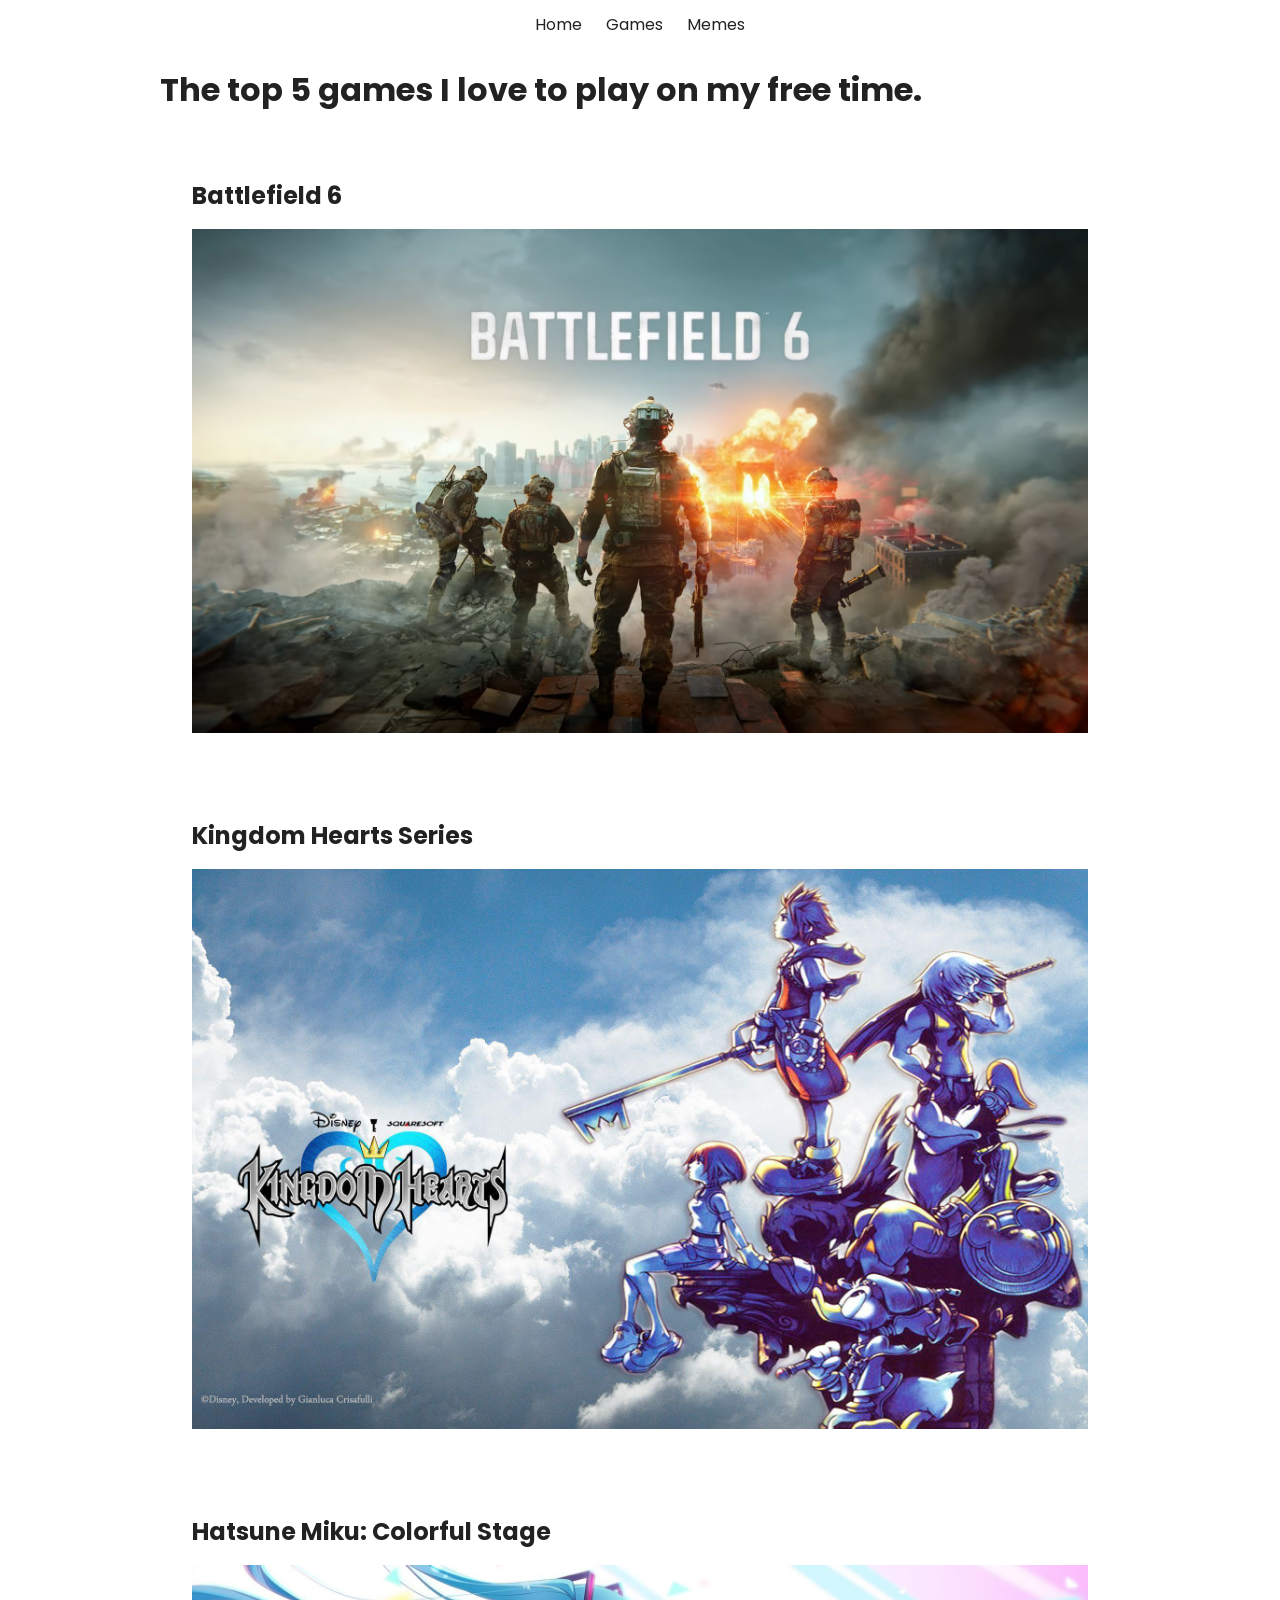
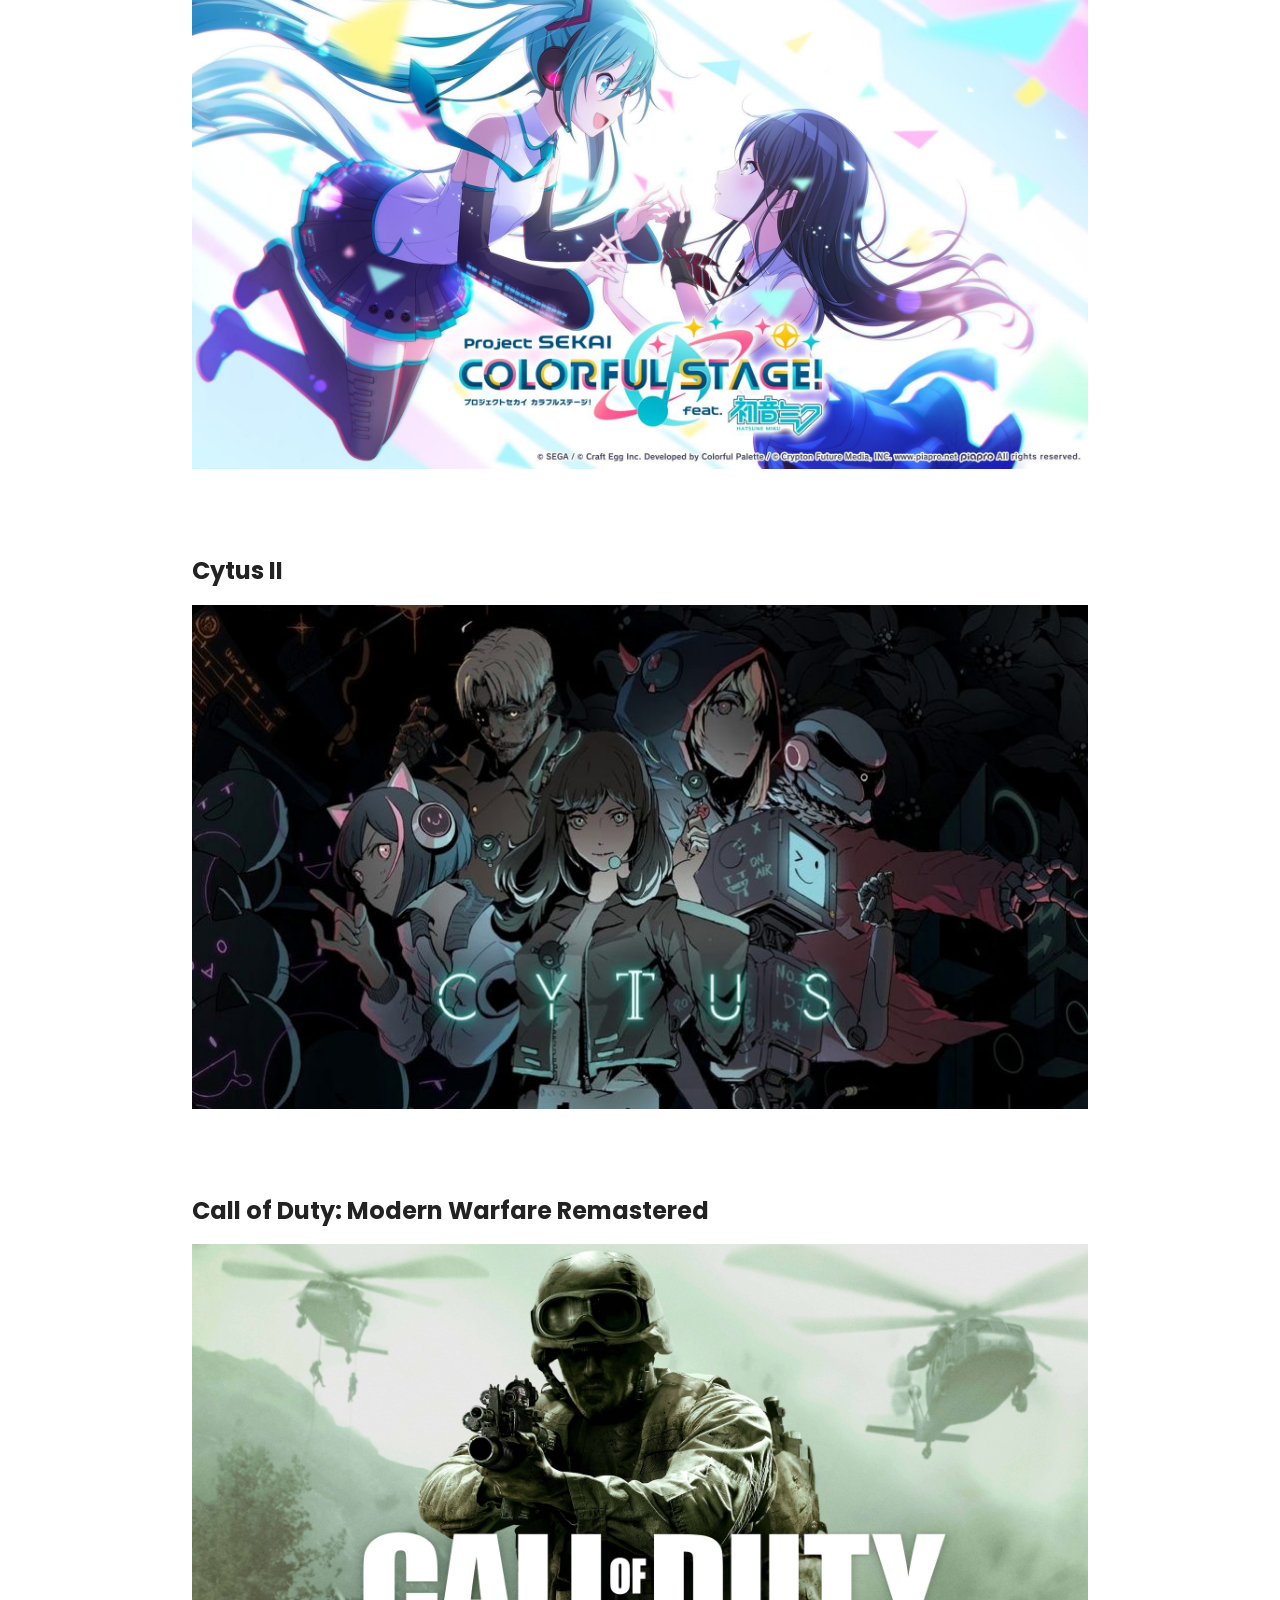
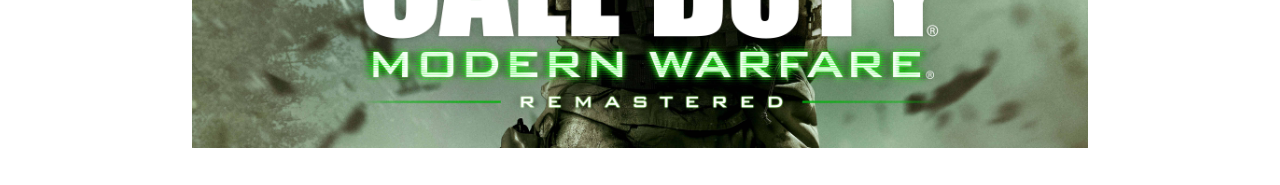
==== games.html @ 8d365bb4 "Added the proper div classification to HTML" ====
<!DOCTYPE html>
<html lang="en">

<head>
  <meta charset="utf-8">
  <title>ITMD 361 Project 2</title>
  <link rel="stylesheet" href="cssReset/normalize.css">
  <link href="https://fonts.googleapis.com/css2?family=Poppins:wght@400;700&display=swap" rel="stylesheet">
  <link rel="stylesheet" href="css/style.css">
</head>

<body>
  <header>
    <nav>
	  <ul>
	    <li><a href="index.html">Home</a></li>
		<li><a href="games.html">Games</a></li>
		<li><a href="memes.html">Memes</a></li>
	  </ul>
    </nav>
  </header>
  <!-- Switch from list to headings (cascading error) -->
  <div class="content-wrapper">
    <h1>The top 5 games I love to play on my free time.</h1>
    <section> 
      <h2>Battlefield 6</h2>
      <img src="media/bfsix.jpg" alt="Battlefield 6 logo set in New York">
    </section>
    <section>
      <h2>Kingdom Hearts Series</h2>
      <img src="media/kh.jpg" alt="Kingdom Hearts logo with the main cast">
    </section>
    <section>
      <h2>Hatsune Miku: Colorful Stage</h2>
      <img src="media/miku.jpg" alt="Hatsune Miku: Colorful Stage title card">
    </section>
    <section>
    <h2>Cytus II</h2>
      <img src="media/cytusTwo.jpg" alt="Cytus II title card with main characters">
    </section>
    <section>
    <h2>Call of Duty: Modern Warfare Remastered</h2>
      <img src="media/cod.jpg" alt="Call of Duty Modern Warfare Remastered title card">
    </section>
  </div>
</body>

</html>
---- css/style.css ----
/* Shared styling  */
html, body {
  height: 100%;
  font-family: 'Poppins', Arial, sans-serif;
  margin: 0;
  color: #222;
}
header nav ul {
  list-style: none;
  display: flex;
  justify-content: center;
  gap: 1.5rem;
  padding: 1rem 0;
  margin: 0;
}
a {
  text-decoration: none;
  color: #222;
}
img, video{
  max-width: 100%;
  height: auto;
}
main, section {
  padding: 2rem;
}
.content-wrapper {
  max-width: 60rem;
  margin: 0 auto;
  padding: 0 2rem;
}
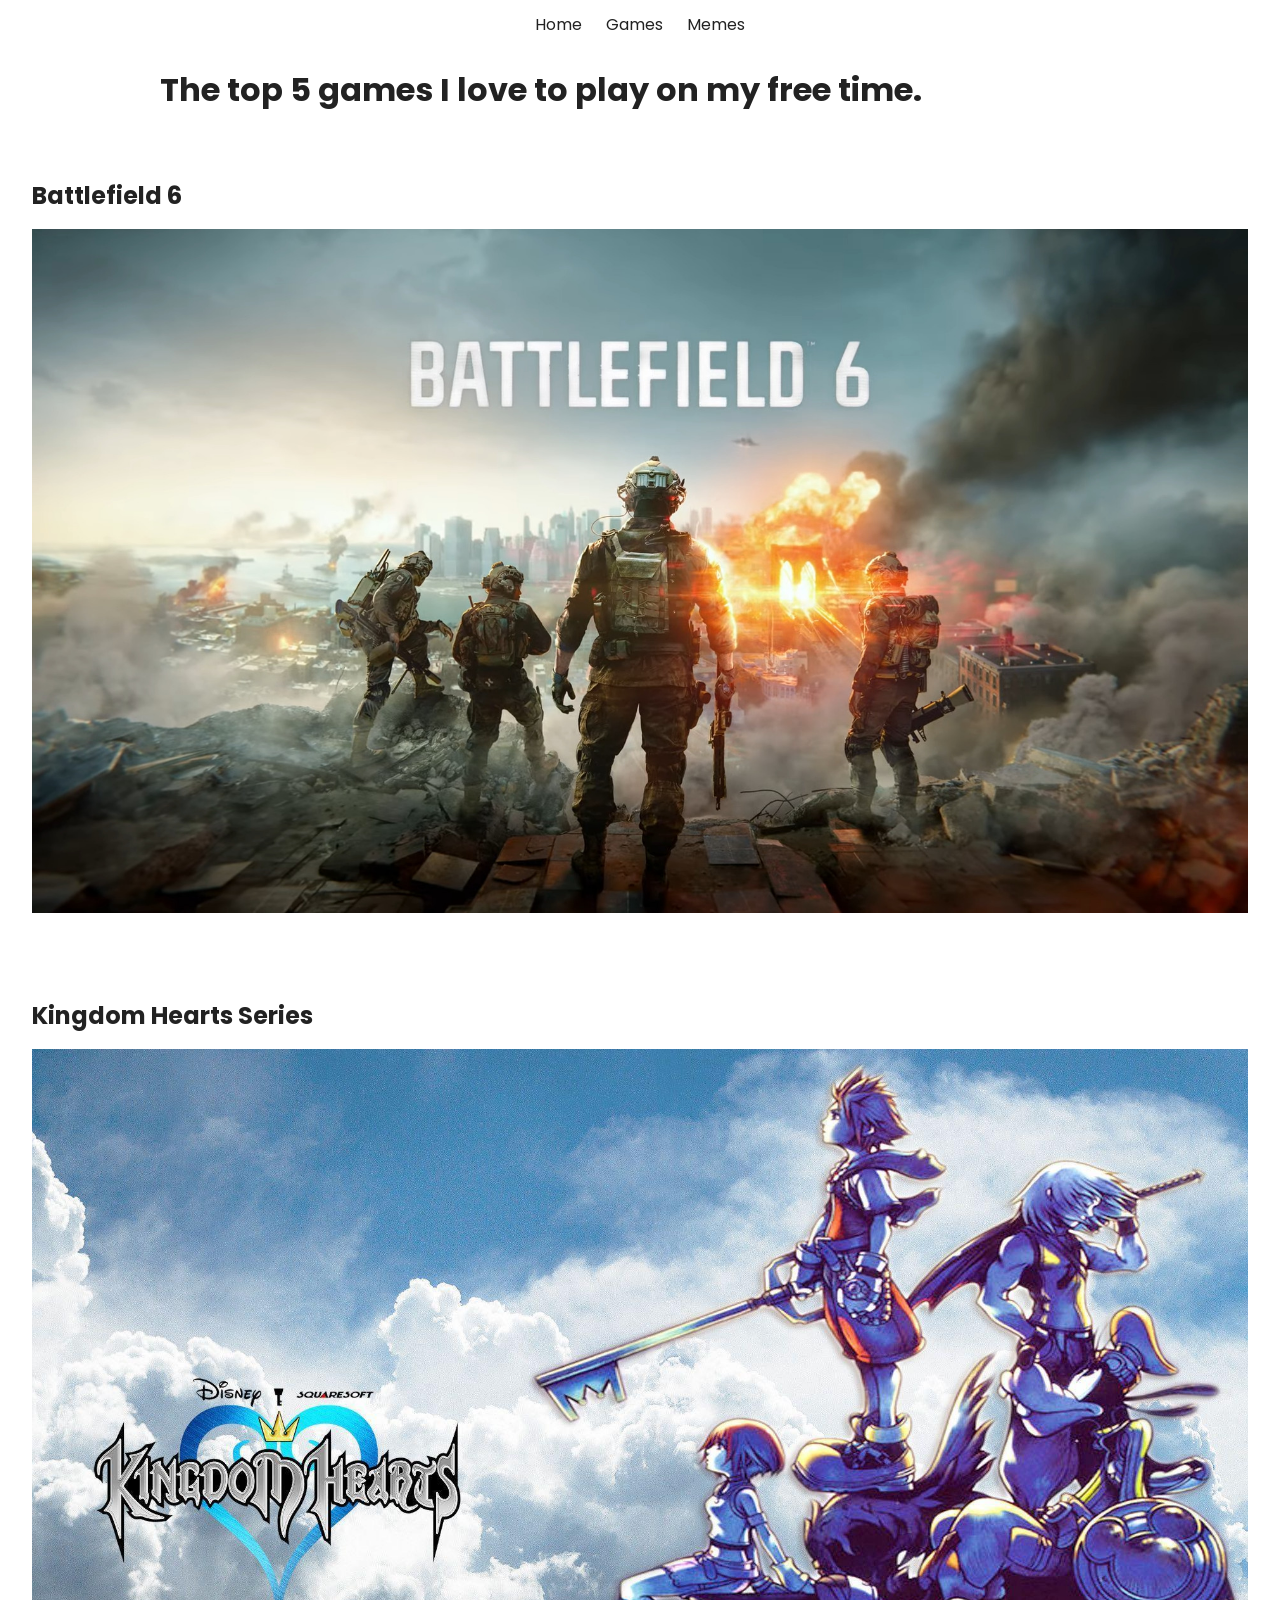
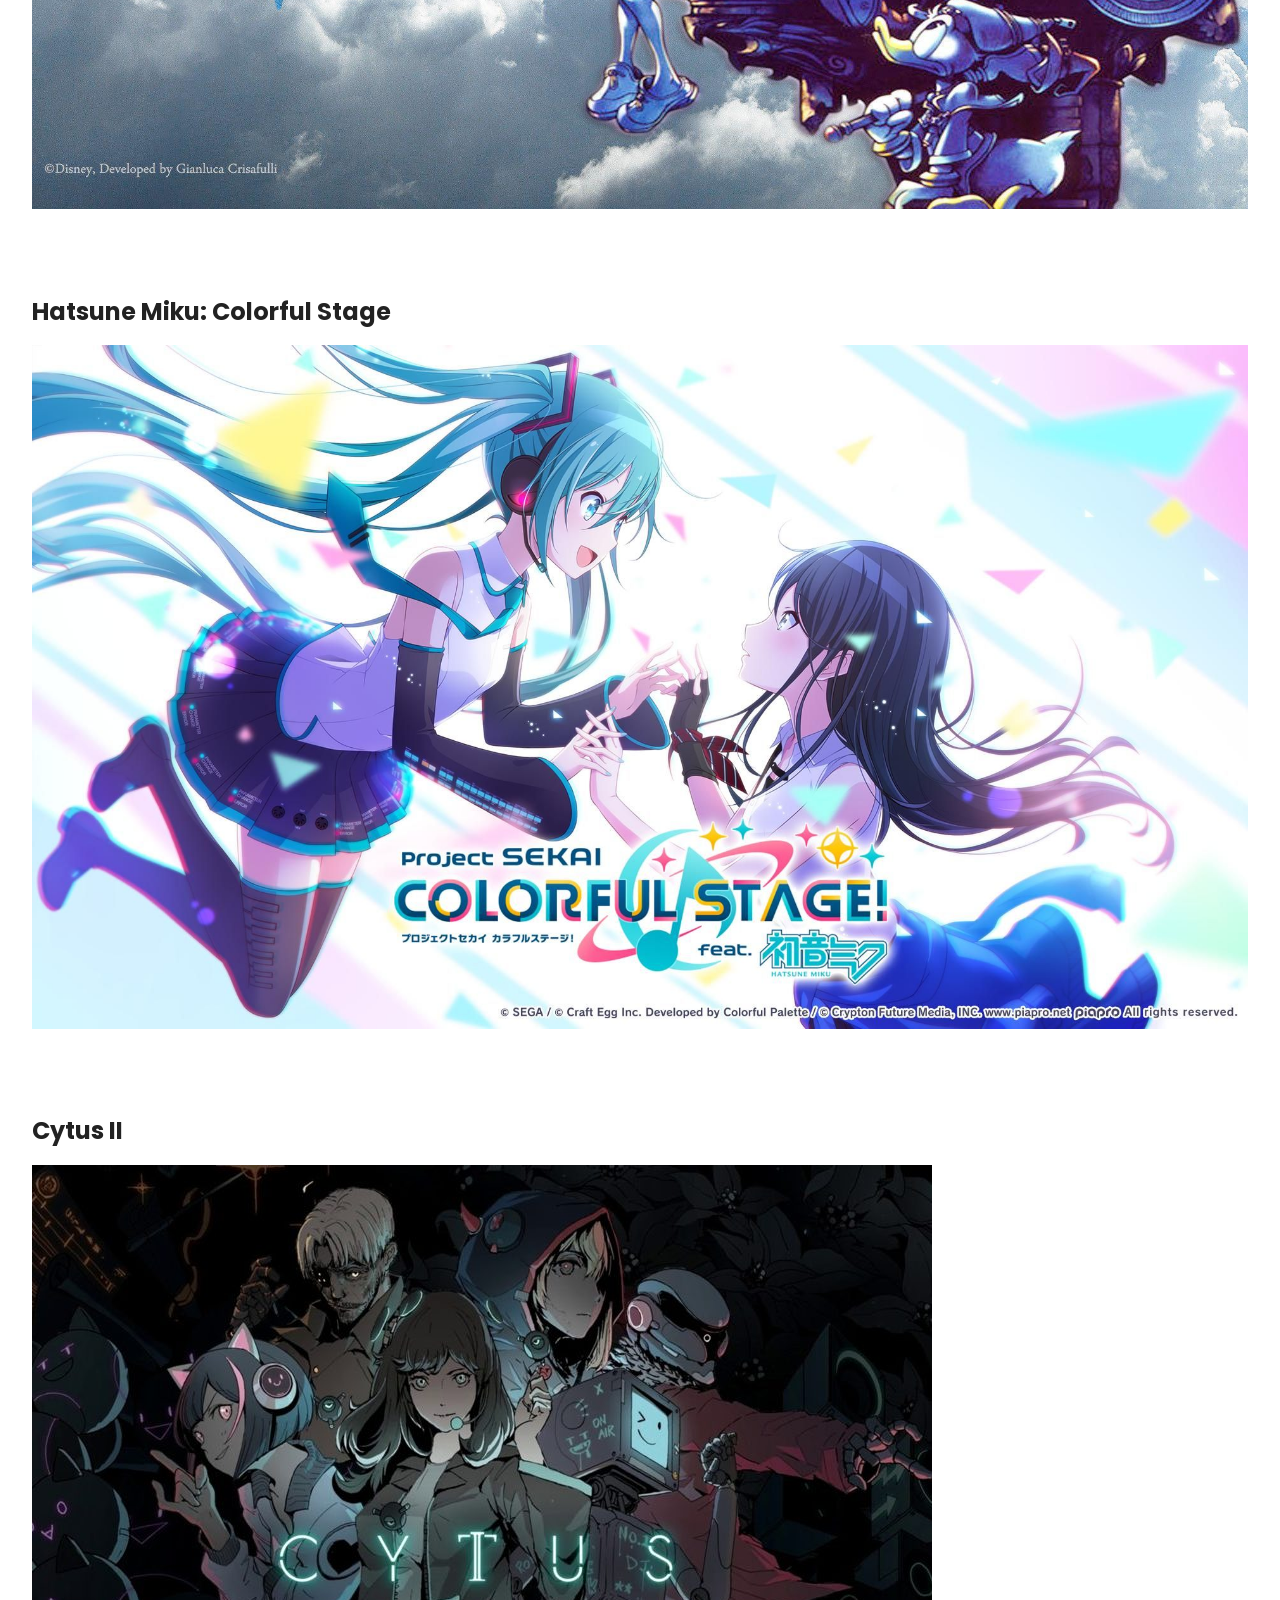
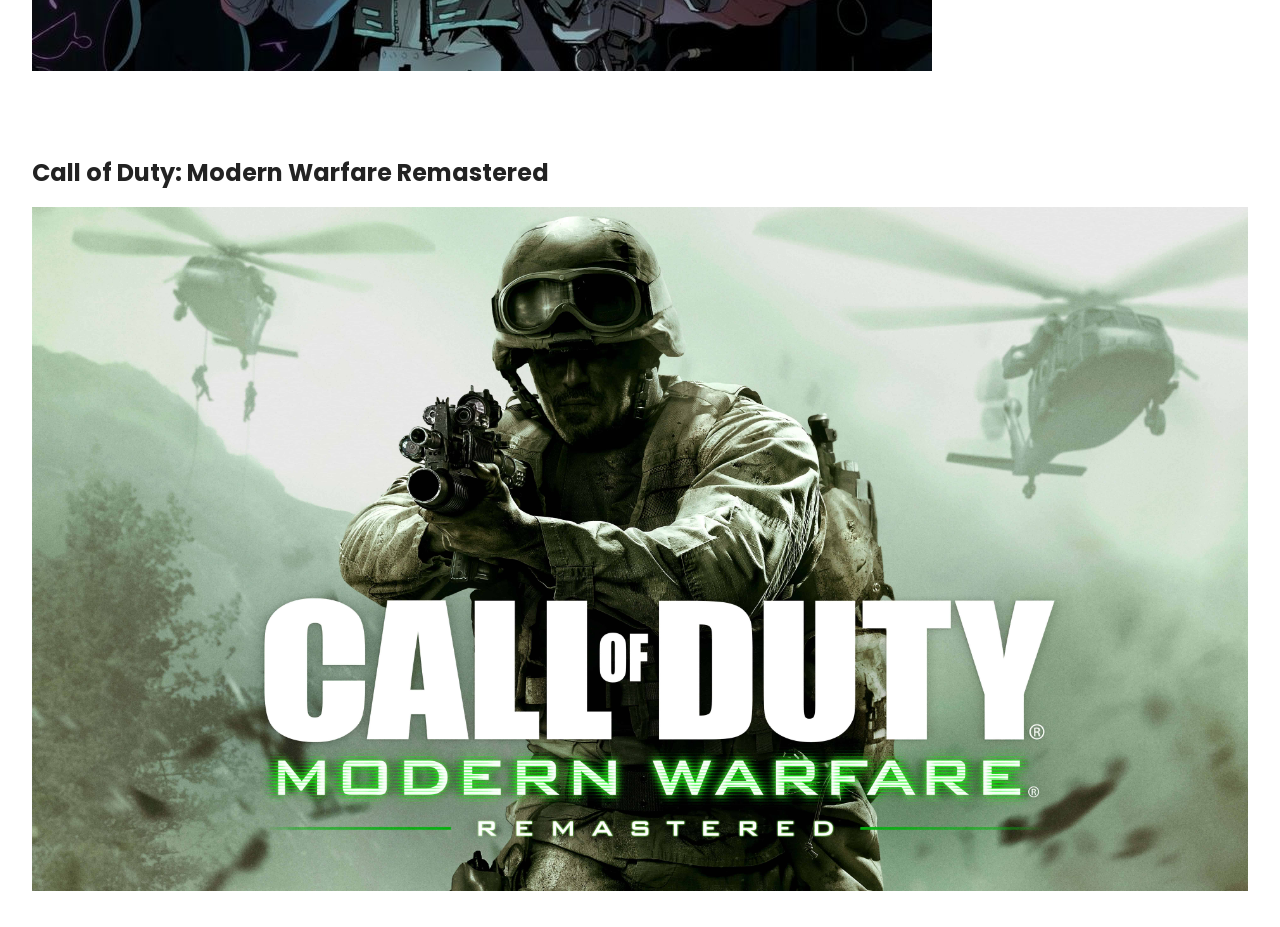
==== commit 6dbe1d92: "Switched back to intro-section with some new sizes" ====
--- a/games.html
+++ b/games.html
@@ -20,29 +20,29 @@
     </nav>
   </header>
   <!-- Switch from list to headings (cascading error) -->
-  <div class="content-wrapper">
+  <div class="intro-section">
     <h1>The top 5 games I love to play on my free time.</h1>
-    <section> 
-      <h2>Battlefield 6</h2>
-      <img src="media/bfsix.jpg" alt="Battlefield 6 logo set in New York">
-    </section>
-    <section>
-      <h2>Kingdom Hearts Series</h2>
-      <img src="media/kh.jpg" alt="Kingdom Hearts logo with the main cast">
-    </section>
-    <section>
-      <h2>Hatsune Miku: Colorful Stage</h2>
-      <img src="media/miku.jpg" alt="Hatsune Miku: Colorful Stage title card">
-    </section>
-    <section>
-    <h2>Cytus II</h2>
-      <img src="media/cytusTwo.jpg" alt="Cytus II title card with main characters">
-    </section>
-    <section>
-    <h2>Call of Duty: Modern Warfare Remastered</h2>
-      <img src="media/cod.jpg" alt="Call of Duty Modern Warfare Remastered title card">
-    </section>
   </div>
+  <section> 
+    <h2>Battlefield 6</h2>
+    <img src="media/bfsix.jpg" alt="Battlefield 6 logo set in New York">
+  </section>
+  <section>
+    <h2>Kingdom Hearts Series</h2>
+    <img src="media/kh.jpg" alt="Kingdom Hearts logo with the main cast">
+  </section>
+  <section>
+    <h2>Hatsune Miku: Colorful Stage</h2>
+    <img src="media/miku.jpg" alt="Hatsune Miku: Colorful Stage title card">
+  </section>
+  <section>
+  <h2>Cytus II</h2>
+    <img src="media/cytusTwo.jpg" alt="Cytus II title card with main characters">
+  </section>
+  <section>
+  <h2>Call of Duty: Modern Warfare Remastered</h2>
+    <img src="media/cod.jpg" alt="Call of Duty Modern Warfare Remastered title card">
+  </section>
 </body>
 
 </html>
--- a/css/style.css
+++ b/css/style.css
@@ -24,7 +24,7 @@
 main, section {
   padding: 2rem;
 }
-.content-wrapper {
+.intro-section {
   max-width: 60rem;
   margin: 0 auto;
   padding: 0 2rem;
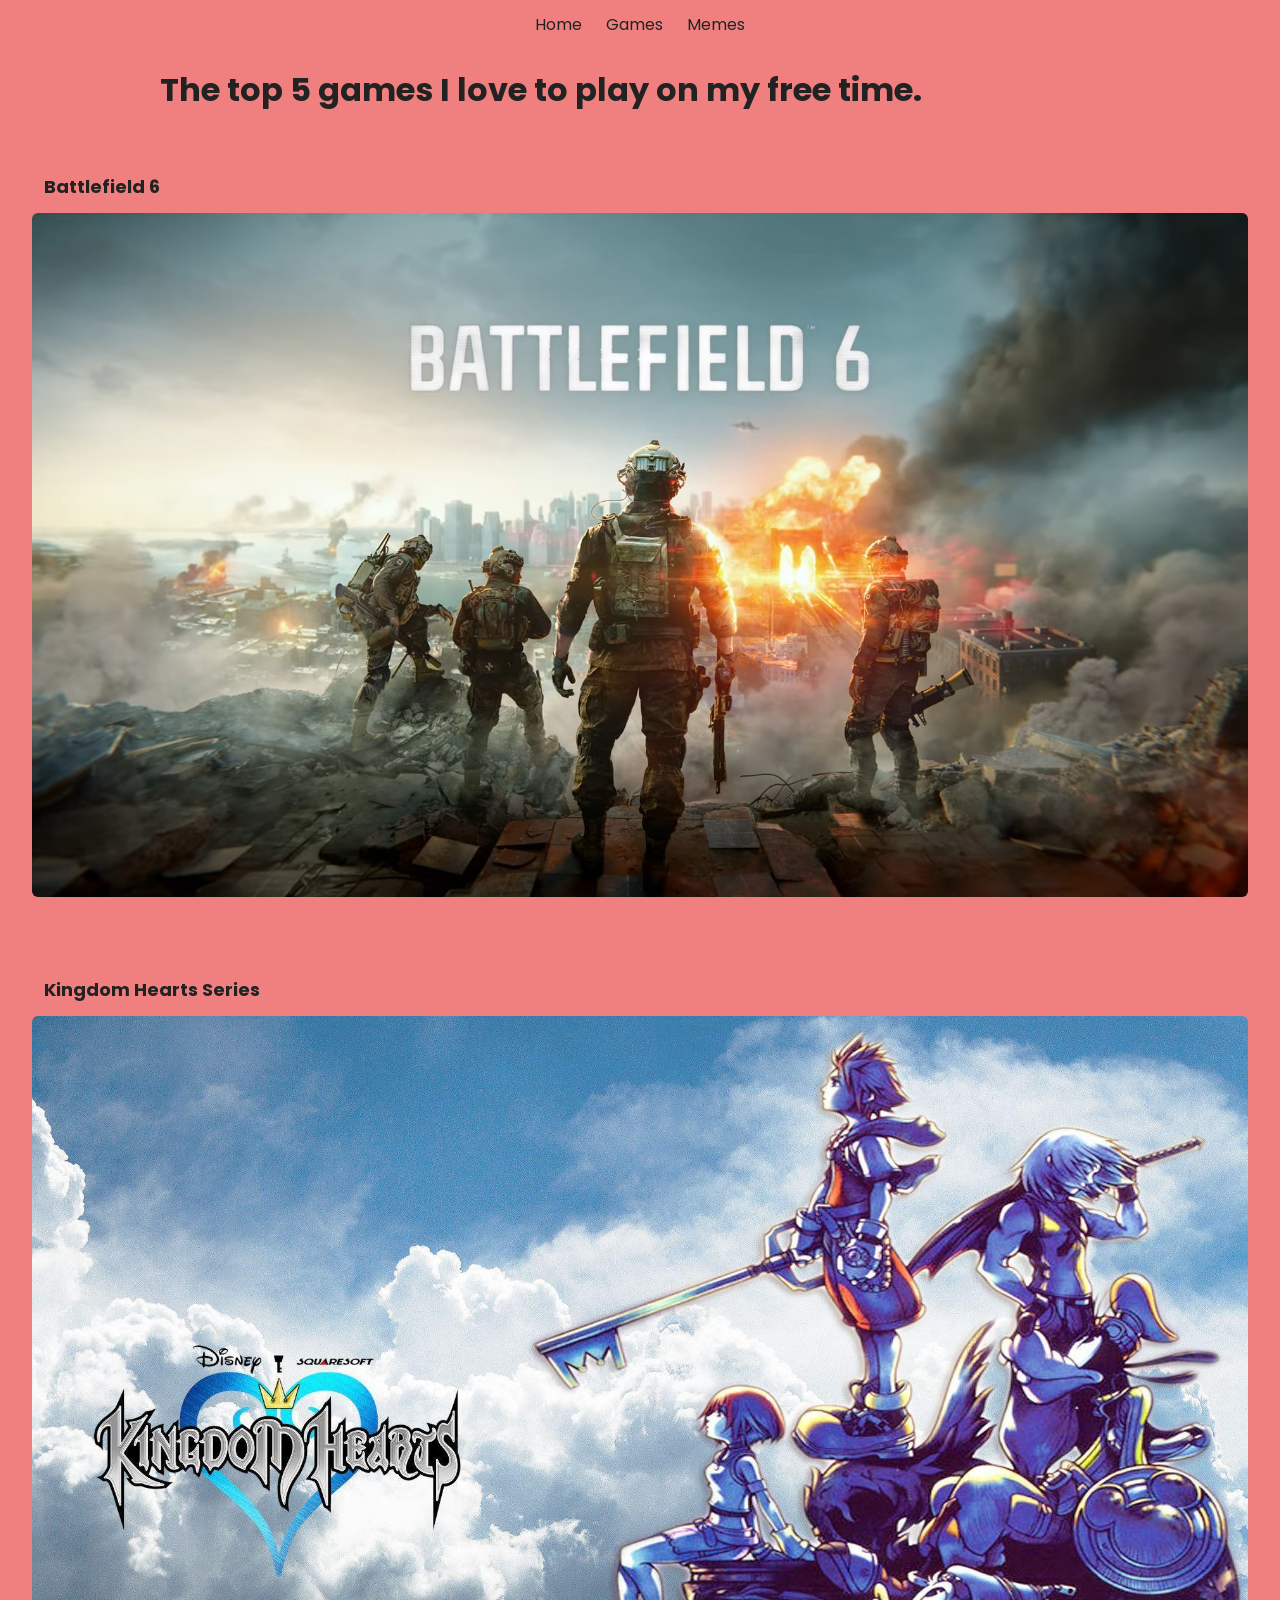
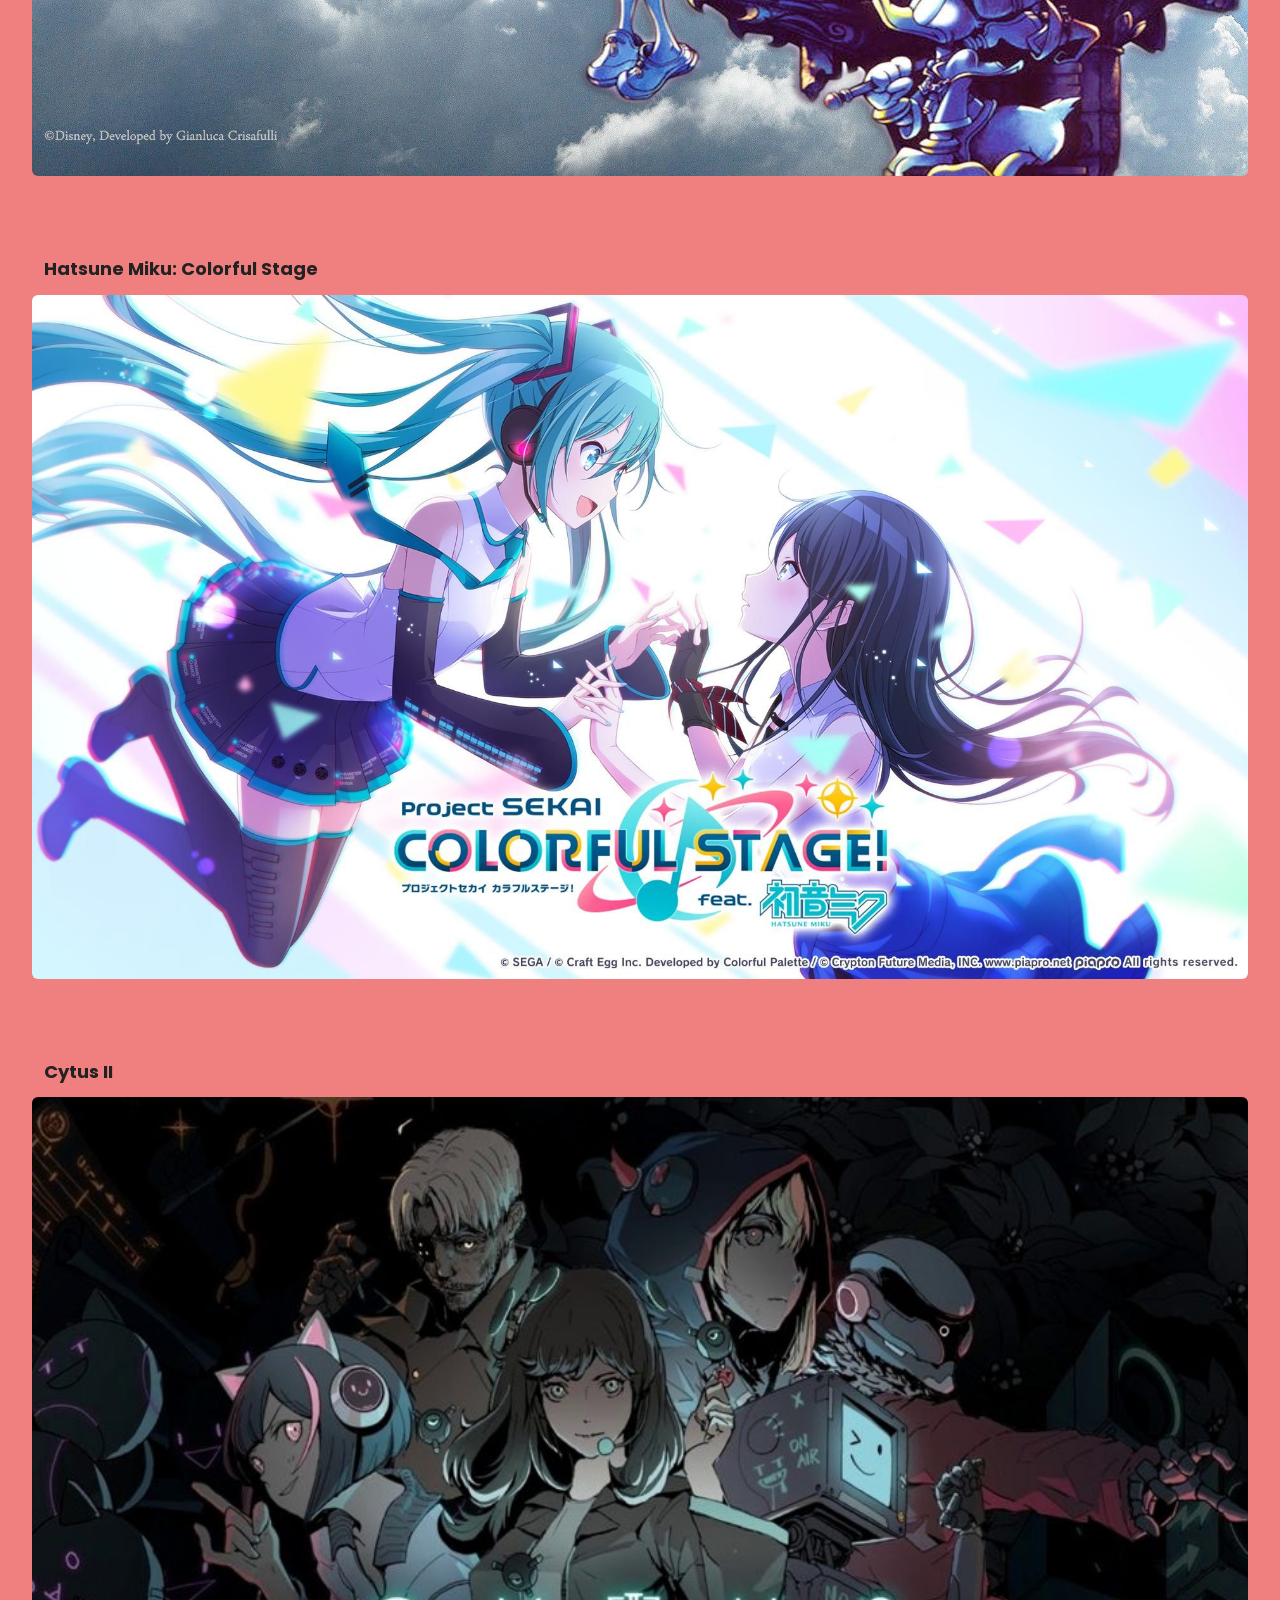
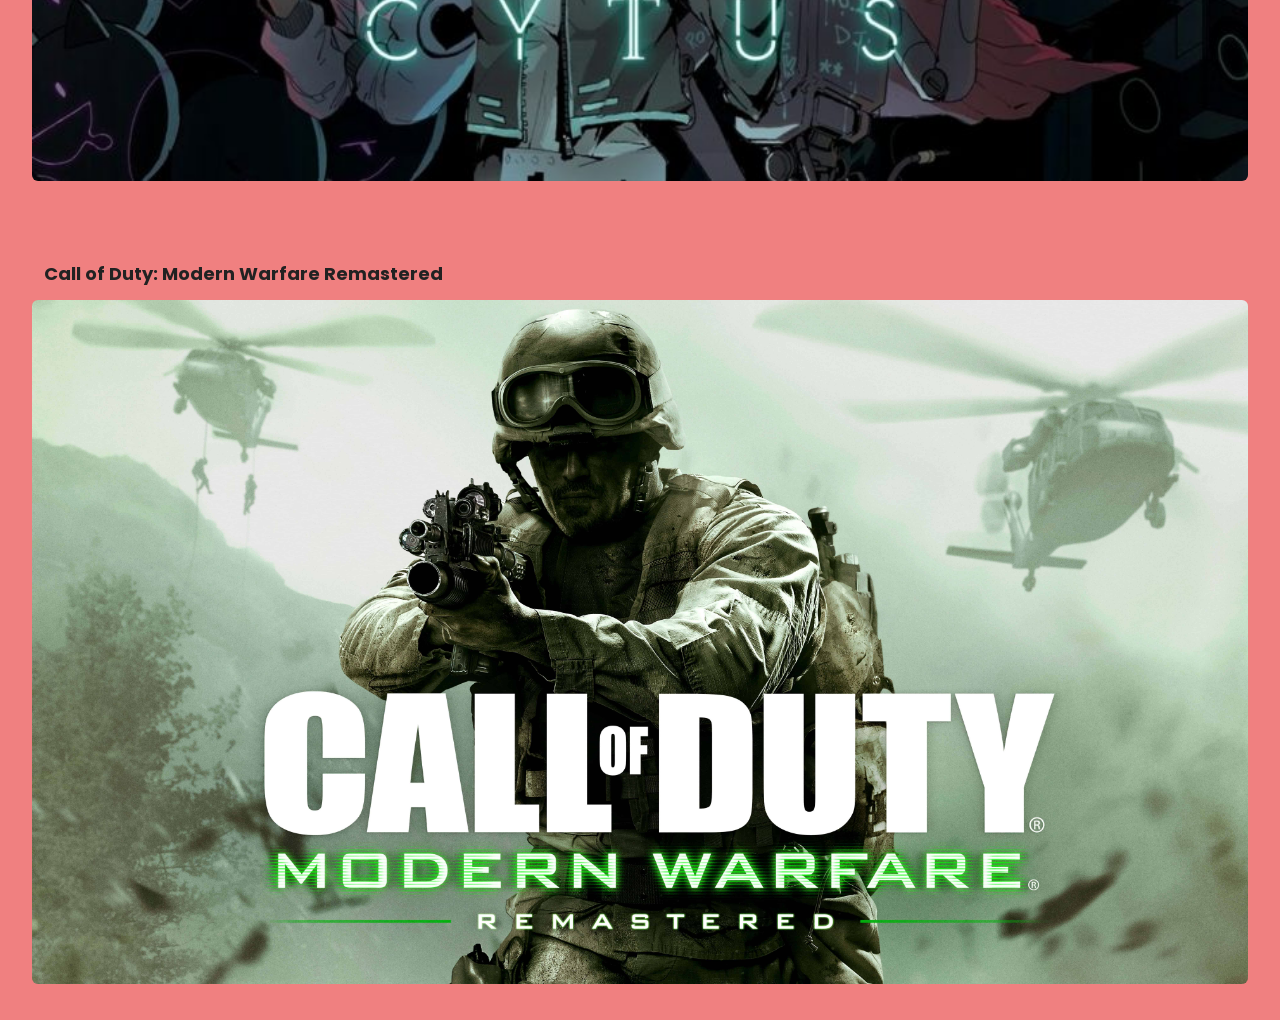
==== commit 668bff7e: "Fixed a CSS syntax error" ====
--- a/games.html
+++ b/games.html
@@ -9,7 +9,7 @@
   <link rel="stylesheet" href="css/style.css">
 </head>
 
-<body>
+<body class="games">
   <header>
     <nav>
 	  <ul>
--- a/css/style.css
+++ b/css/style.css
@@ -27,5 +27,47 @@
 .intro-section {
   max-width: 60rem;
   margin: 0 auto;
-  padding: 0 2rem;
+  padding: 0 0.5rem;
 }
+
+/* Games page */
+.games {
+  background-color: #F08080;
+}
+.games section img {
+  width: 100%;
+  height: auto;
+  border-radius: 0.375rem;
+}
+.games section h2 {
+  position: relative;
+  font-size: 1.125rem;
+  padding-left: 0.75rem;
+}
+
+/* body.index {
+  background-color: #31aaea;
+}
+body.index section ul {
+  column-count: 2;
+  column-gap: 1.5rem;
+  font-size: 1rem;
+  line-height: 1.5;
+}
+
+@keyframes colors {
+  0% { background-color: red; }
+  20% { background-color: orange; }
+  40% { background-color: yellow; }
+  60% { background-color: green; }
+  80% { background-color: blue; }
+  100% { background-color: purple; }
+}
+@keyframes gameColors {
+  0% { background-color: red; }
+  20% { background-color: orange; }
+  40% { background-color: yellow; }
+  60% { background-color: green; }
+  80% { background-color: blue; }
+  100% { background-color: purple; } */
+}
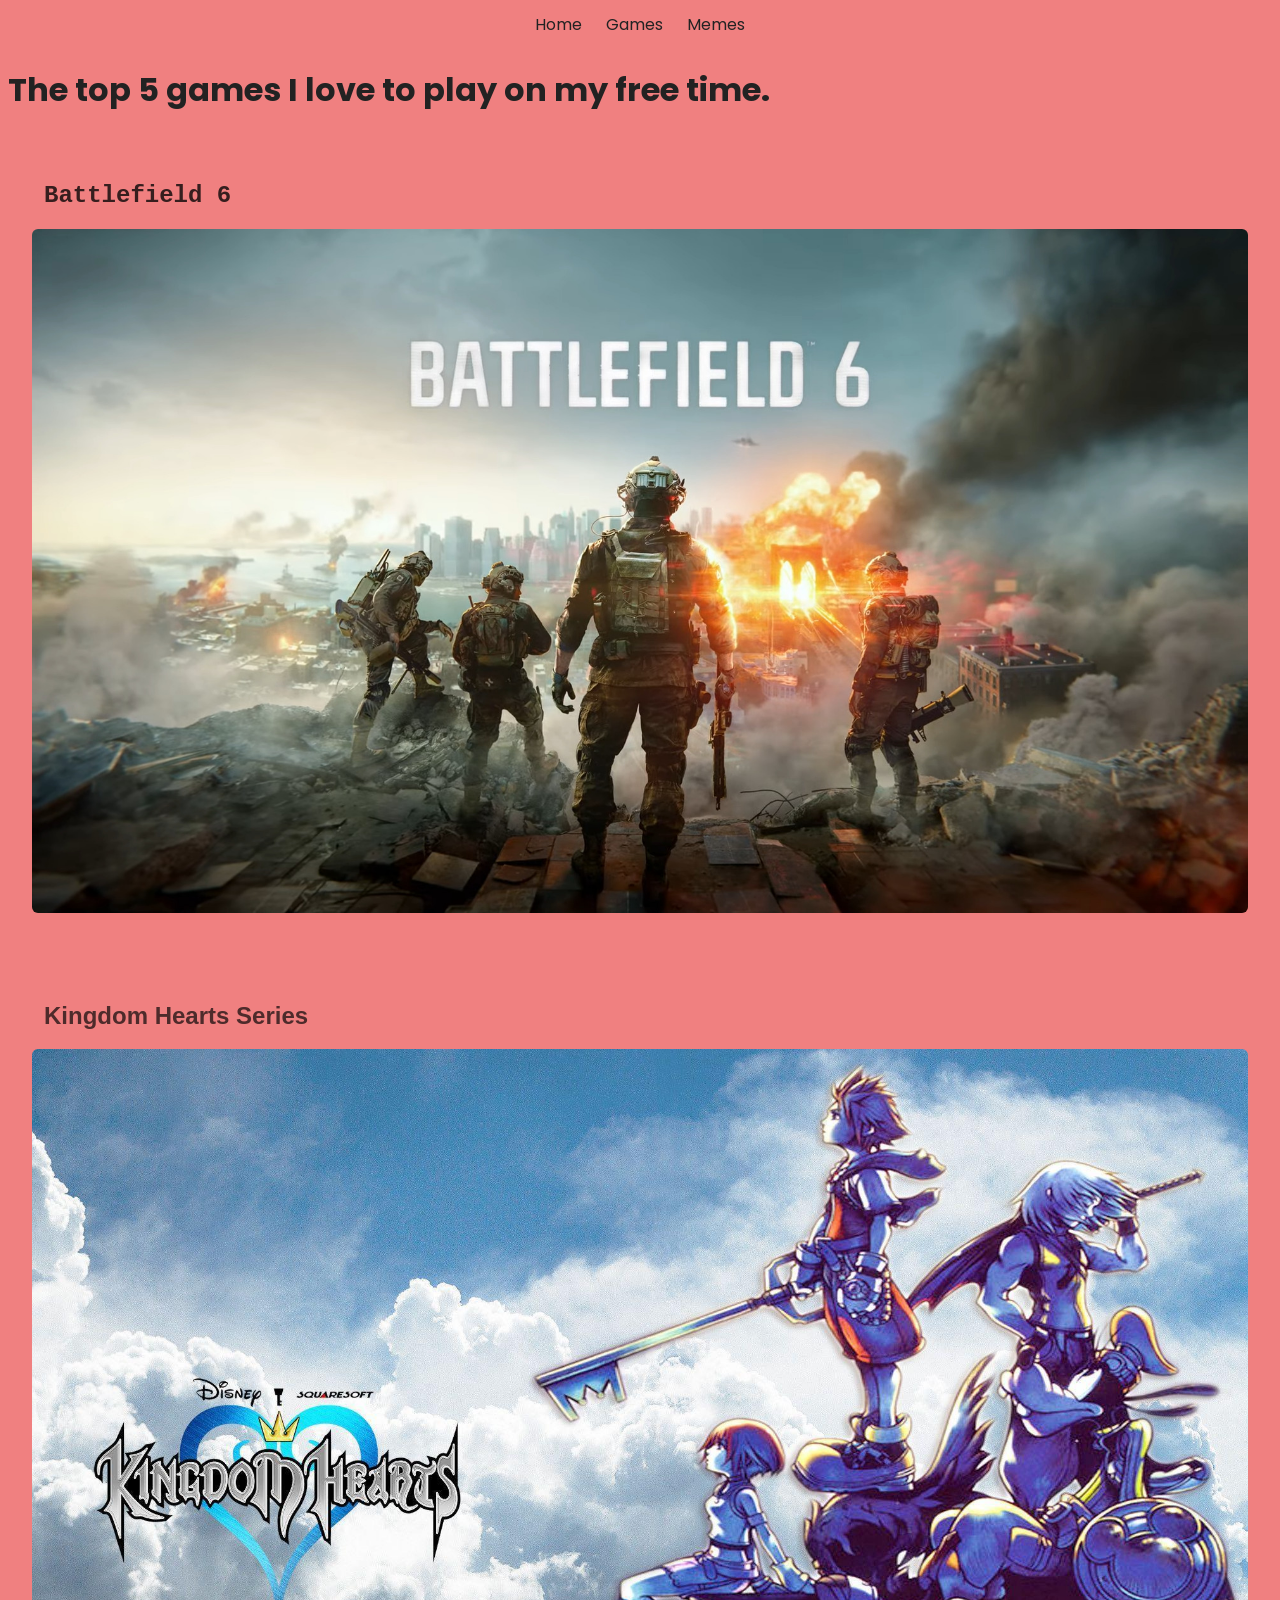
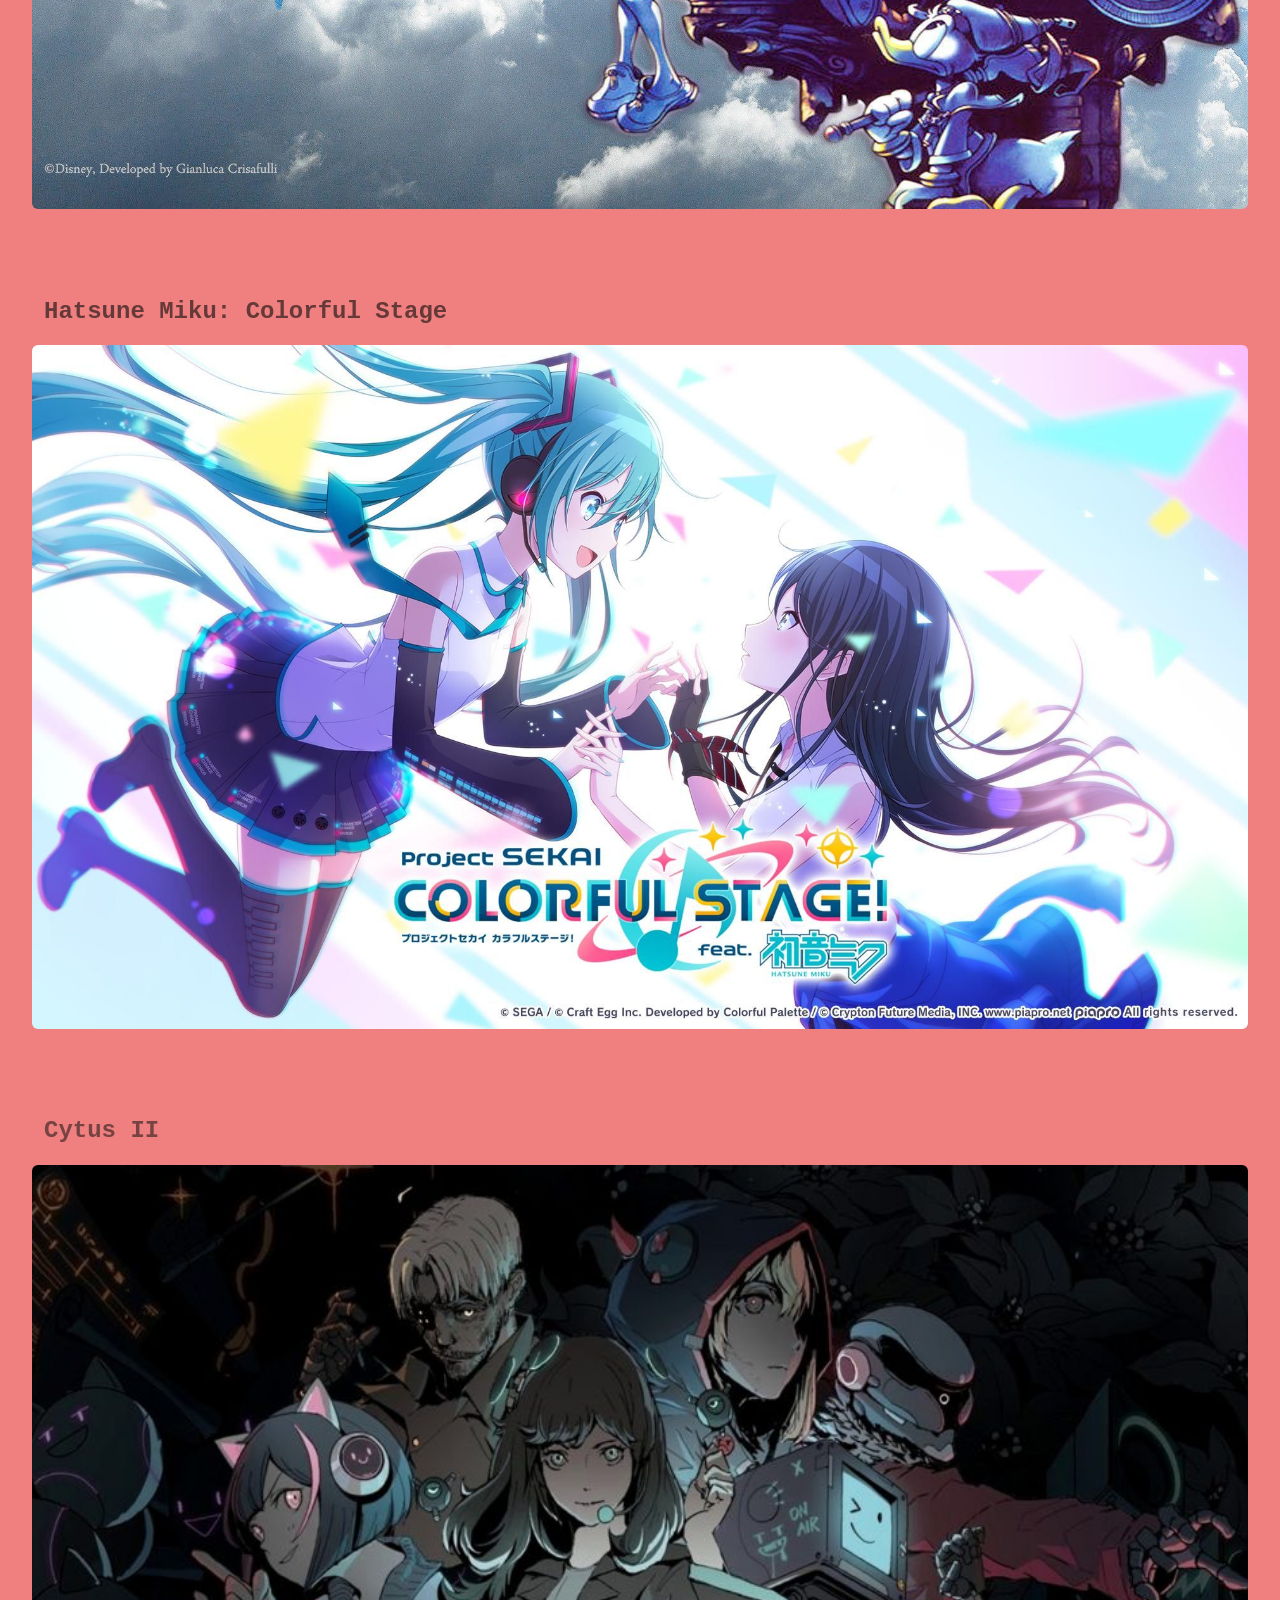
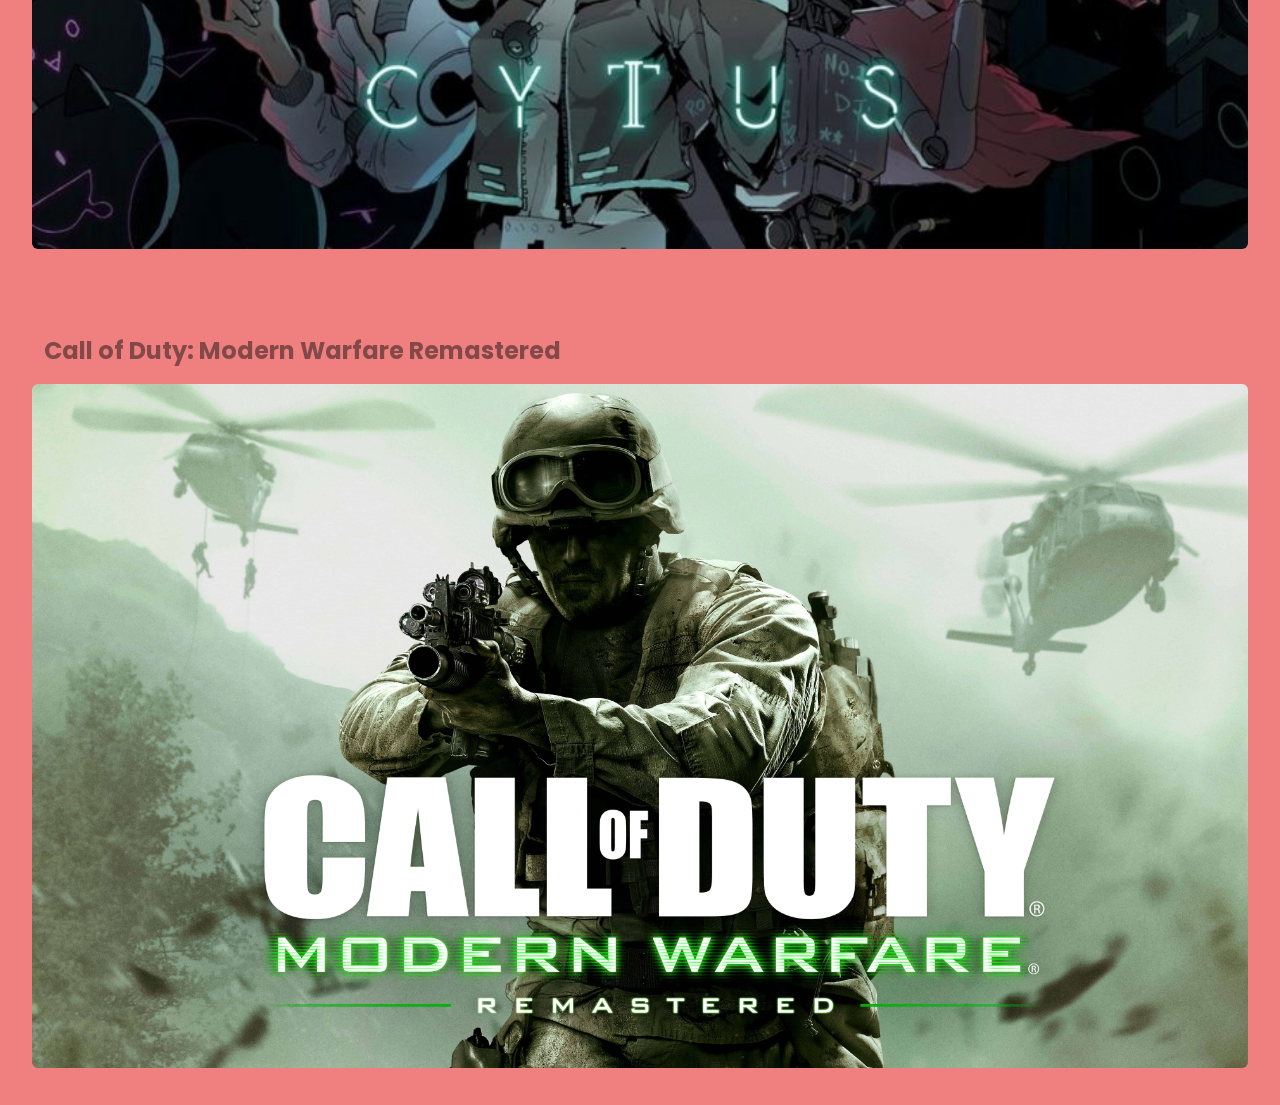
==== commit 26ee4e87: "Completed styling for the games page" ====
--- a/games.html
+++ b/games.html
@@ -24,23 +24,23 @@
     <h1>The top 5 games I love to play on my free time.</h1>
   </div>
   <section> 
-    <h2>Battlefield 6</h2>
+    <h2 id="bfsix">Battlefield 6</h2>
     <img src="media/bfsix.jpg" alt="Battlefield 6 logo set in New York">
   </section>
   <section>
-    <h2>Kingdom Hearts Series</h2>
+    <h2 id="kh">Kingdom Hearts Series</h2>
     <img src="media/kh.jpg" alt="Kingdom Hearts logo with the main cast">
   </section>
   <section>
-    <h2>Hatsune Miku: Colorful Stage</h2>
+    <h2 id="miku">Hatsune Miku: Colorful Stage</h2>
     <img src="media/miku.jpg" alt="Hatsune Miku: Colorful Stage title card">
   </section>
   <section>
-  <h2>Cytus II</h2>
+    <h2 id="cytus">Cytus II</h2>
     <img src="media/cytusTwo.jpg" alt="Cytus II title card with main characters">
   </section>
   <section>
-  <h2>Call of Duty: Modern Warfare Remastered</h2>
+  <h2 id="cod">Call of Duty: Modern Warfare Remastered</h2>
     <img src="media/cod.jpg" alt="Call of Duty Modern Warfare Remastered title card">
   </section>
 </body>
--- a/css/style.css
+++ b/css/style.css
@@ -25,12 +25,12 @@
   padding: 2rem;
 }
 .intro-section {
-  max-width: 60rem;
+  max-width: 90rem;
   margin: 0 auto;
   padding: 0 0.5rem;
 }
 
-/* Games page */
+/* Games page -------------------------------------------------------*/
 .games {
   background-color: #F08080;
 }
@@ -41,8 +41,27 @@
 }
 .games section h2 {
   position: relative;
-  font-size: 1.125rem;
+  font-size: 1.5rem;
   padding-left: 0.75rem;
+}
+#bfsix{
+  font-family:'Courier New', Courier, monospace;
+  color: #361e1e;
+}
+#kh{
+  font-family: 'Brush Script MT', cursive, sans-serif;
+  color: #4e2b2b;
+}
+#miku{
+  font-family: 'Monaco', monospace, sans-serif;
+  color: #663939;
+}
+#cytus{
+  font-family: 'Lucida Console', Monaco, monospace;
+  color: #774242;
+}
+#cod{
+  color: #834949;
 }
 
 /* body.index {
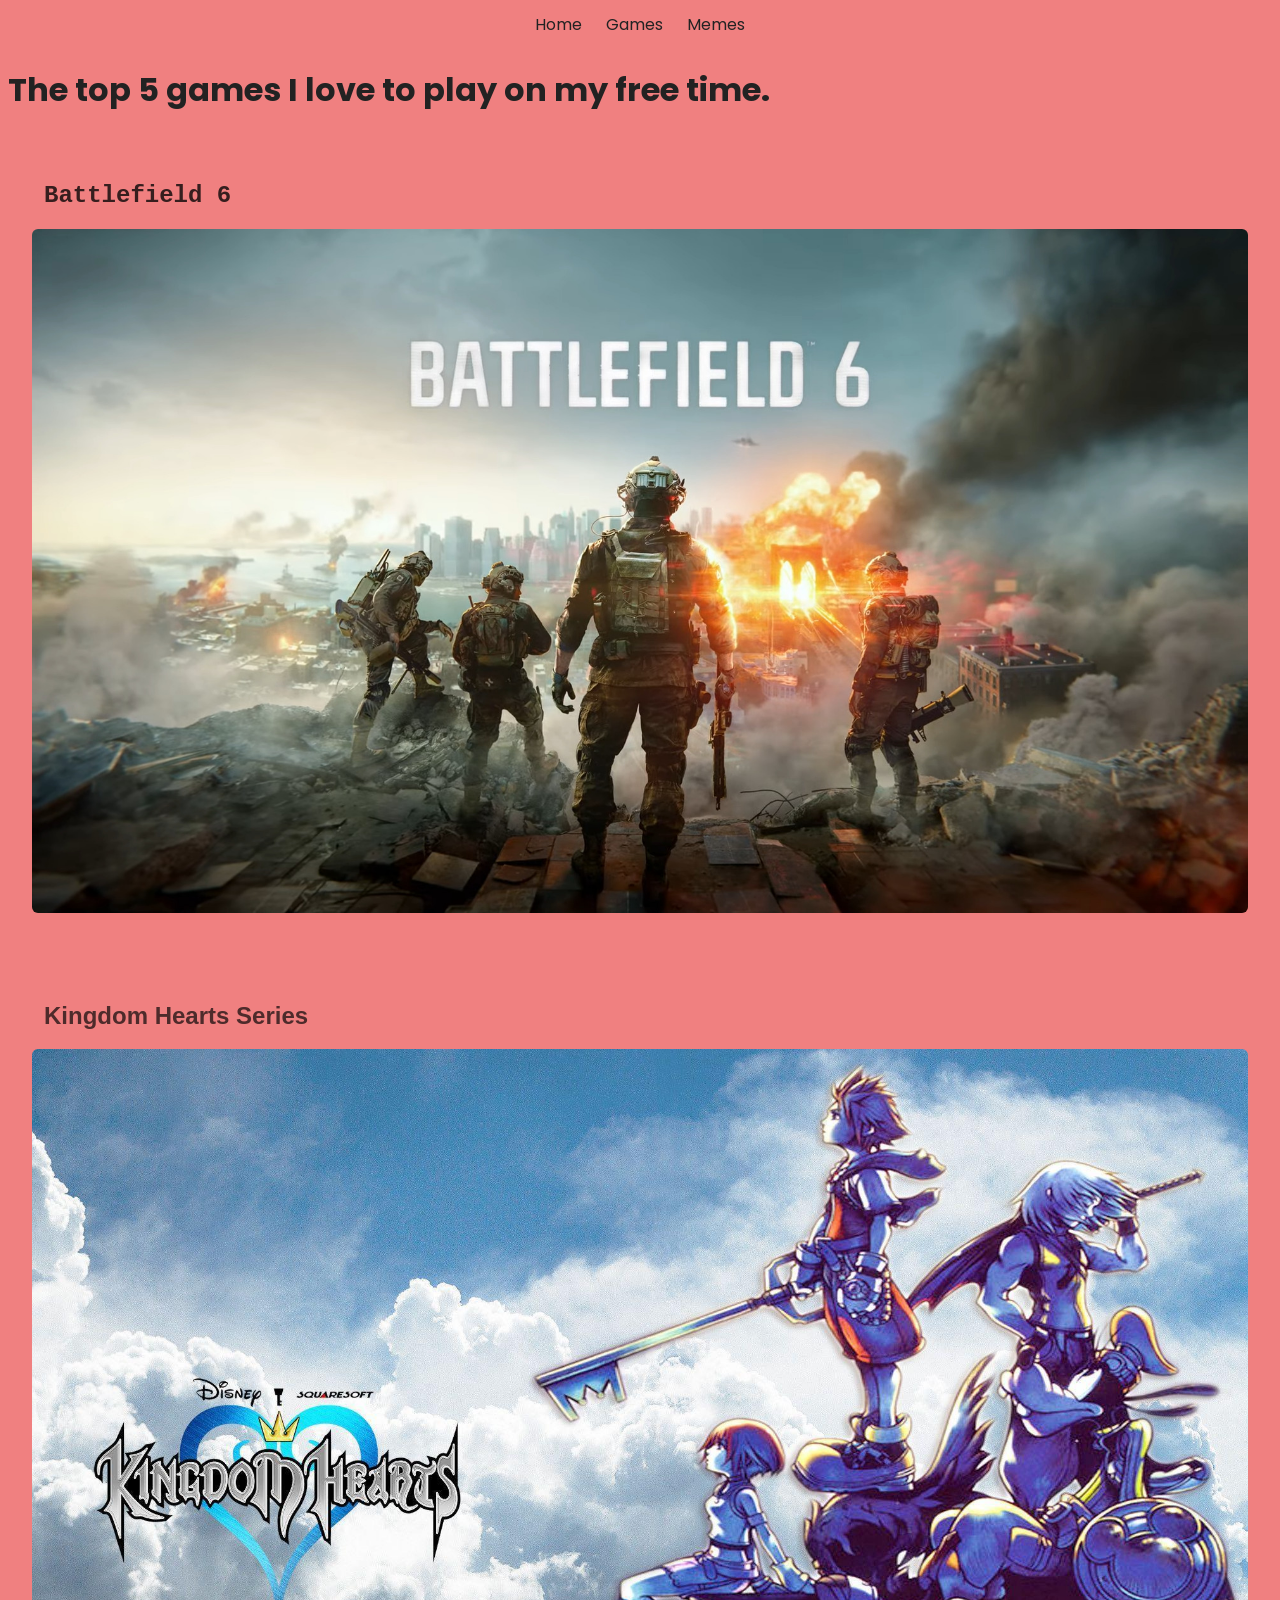
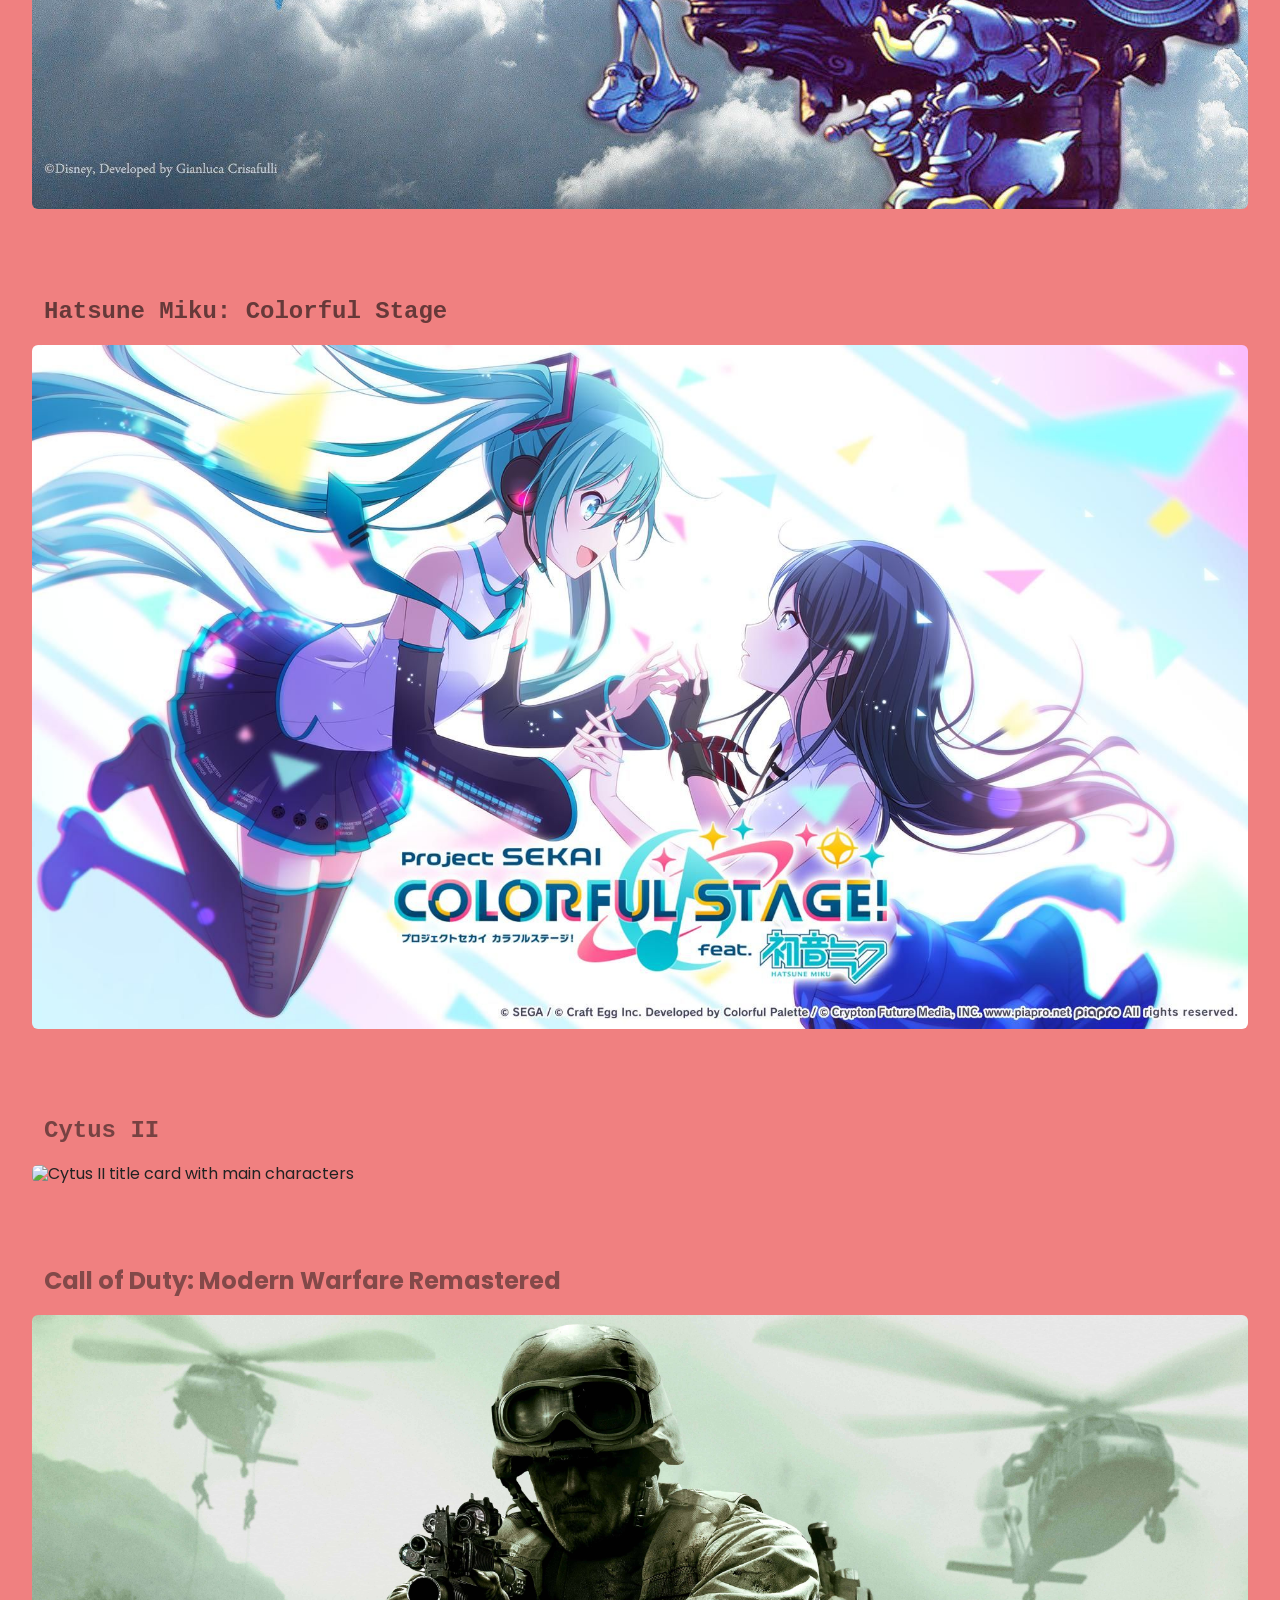
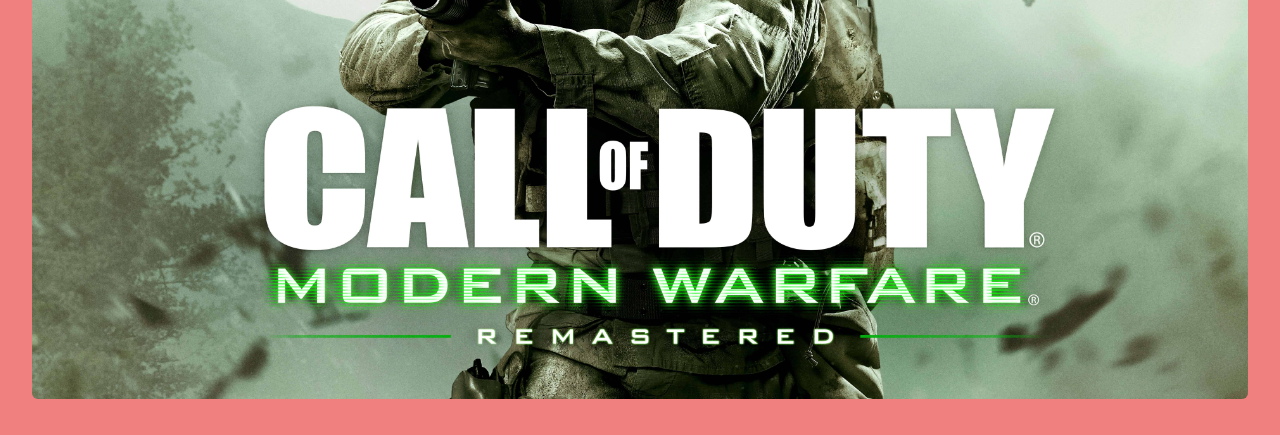
==== commit 7d35ecd0: "Implemented lowercase file names Also moved all CSS files into one CSS folder." ====
--- a/games.html
+++ b/games.html
@@ -9,7 +9,7 @@
   <link rel="stylesheet" href="css/style.css">
 </head>
 
-<body class="games">
+<body id="games">
   <header>
     <nav>
 	  <ul>
@@ -37,7 +37,7 @@
   </section>
   <section>
     <h2 id="cytus">Cytus II</h2>
-    <img src="media/cytusTwo.jpg" alt="Cytus II title card with main characters">
+    <img src="media/cytustwo.jpg" alt="Cytus II title card with main characters">
   </section>
   <section>
   <h2 id="cod">Call of Duty: Modern Warfare Remastered</h2>
--- a/css/style.css
+++ b/css/style.css
@@ -30,16 +30,33 @@
   padding: 0 0.5rem;
 }
 
-/* Games page -------------------------------------------------------*/
-.games {
+#index {
+  background-color: #72c7f5;
+}
+#index h1 {
+  font-size: 2.25rem;
+  letter-spacing: 0.02em;
+  margin-bottom: 0.5rem;
+}
+#skills{
+  color: #0b2533;
+}
+#experiences{
+  color: #154863;
+}
+#education{
+  color: #1d6084;
+}
+
+#games {
   background-color: #F08080;
 }
-.games section img {
+#games section img {
   width: 100%;
   height: auto;
   border-radius: 0.375rem;
 }
-.games section h2 {
+#games section h2 {
   position: relative;
   font-size: 1.5rem;
   padding-left: 0.75rem;
@@ -64,29 +81,30 @@
   color: #834949;
 }
 
-/* body.index {
-  background-color: #31aaea;
+#memes {
+  background-color: #79e27f;
 }
-body.index section ul {
-  column-count: 2;
-  column-gap: 1.5rem;
-  font-size: 1rem;
-  line-height: 1.5;
+#memes section video {
+  width: 100%;
+  height: auto;
+  border-radius: 0.375rem;
 }
-
-@keyframes colors {
-  0% { background-color: red; }
-  20% { background-color: orange; }
-  40% { background-color: yellow; }
-  60% { background-color: green; }
-  80% { background-color: blue; }
-  100% { background-color: purple; }
+#subtitle {
+  font-style: italic;
+  color: #1a3b1a;
 }
-@keyframes gameColors {
-  0% { background-color: red; }
-  20% { background-color: orange; }
-  40% { background-color: yellow; }
-  60% { background-color: green; }
-  80% { background-color: blue; }
-  100% { background-color: purple; } */
+#miningBricks{
+  color: #1f3b21;
+}
+#bfsixExp{
+  color: #2b512d;
+}
+#bugatti{
+  color: #366438;
+}
+#bugattiTwo{
+  color: #407643;
+}
+#pancakes{
+  color: #4d8d50;
 }
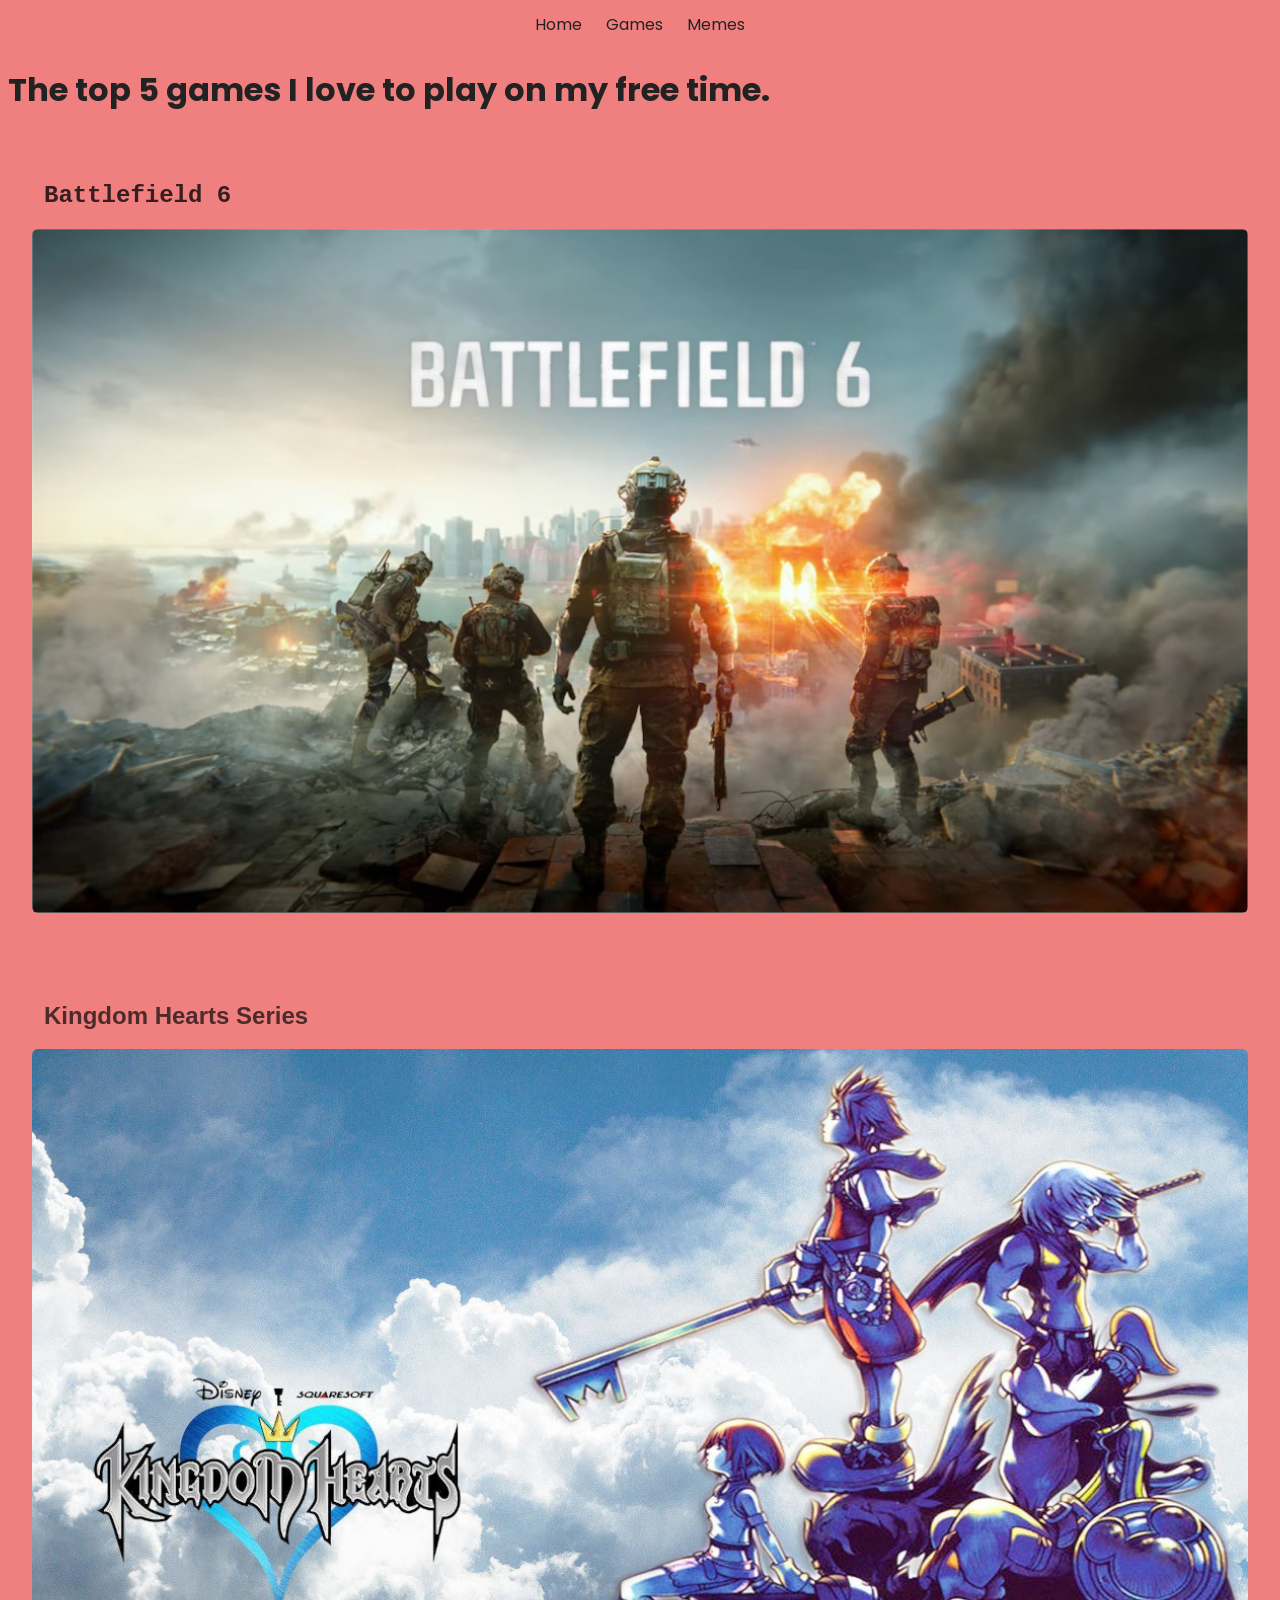
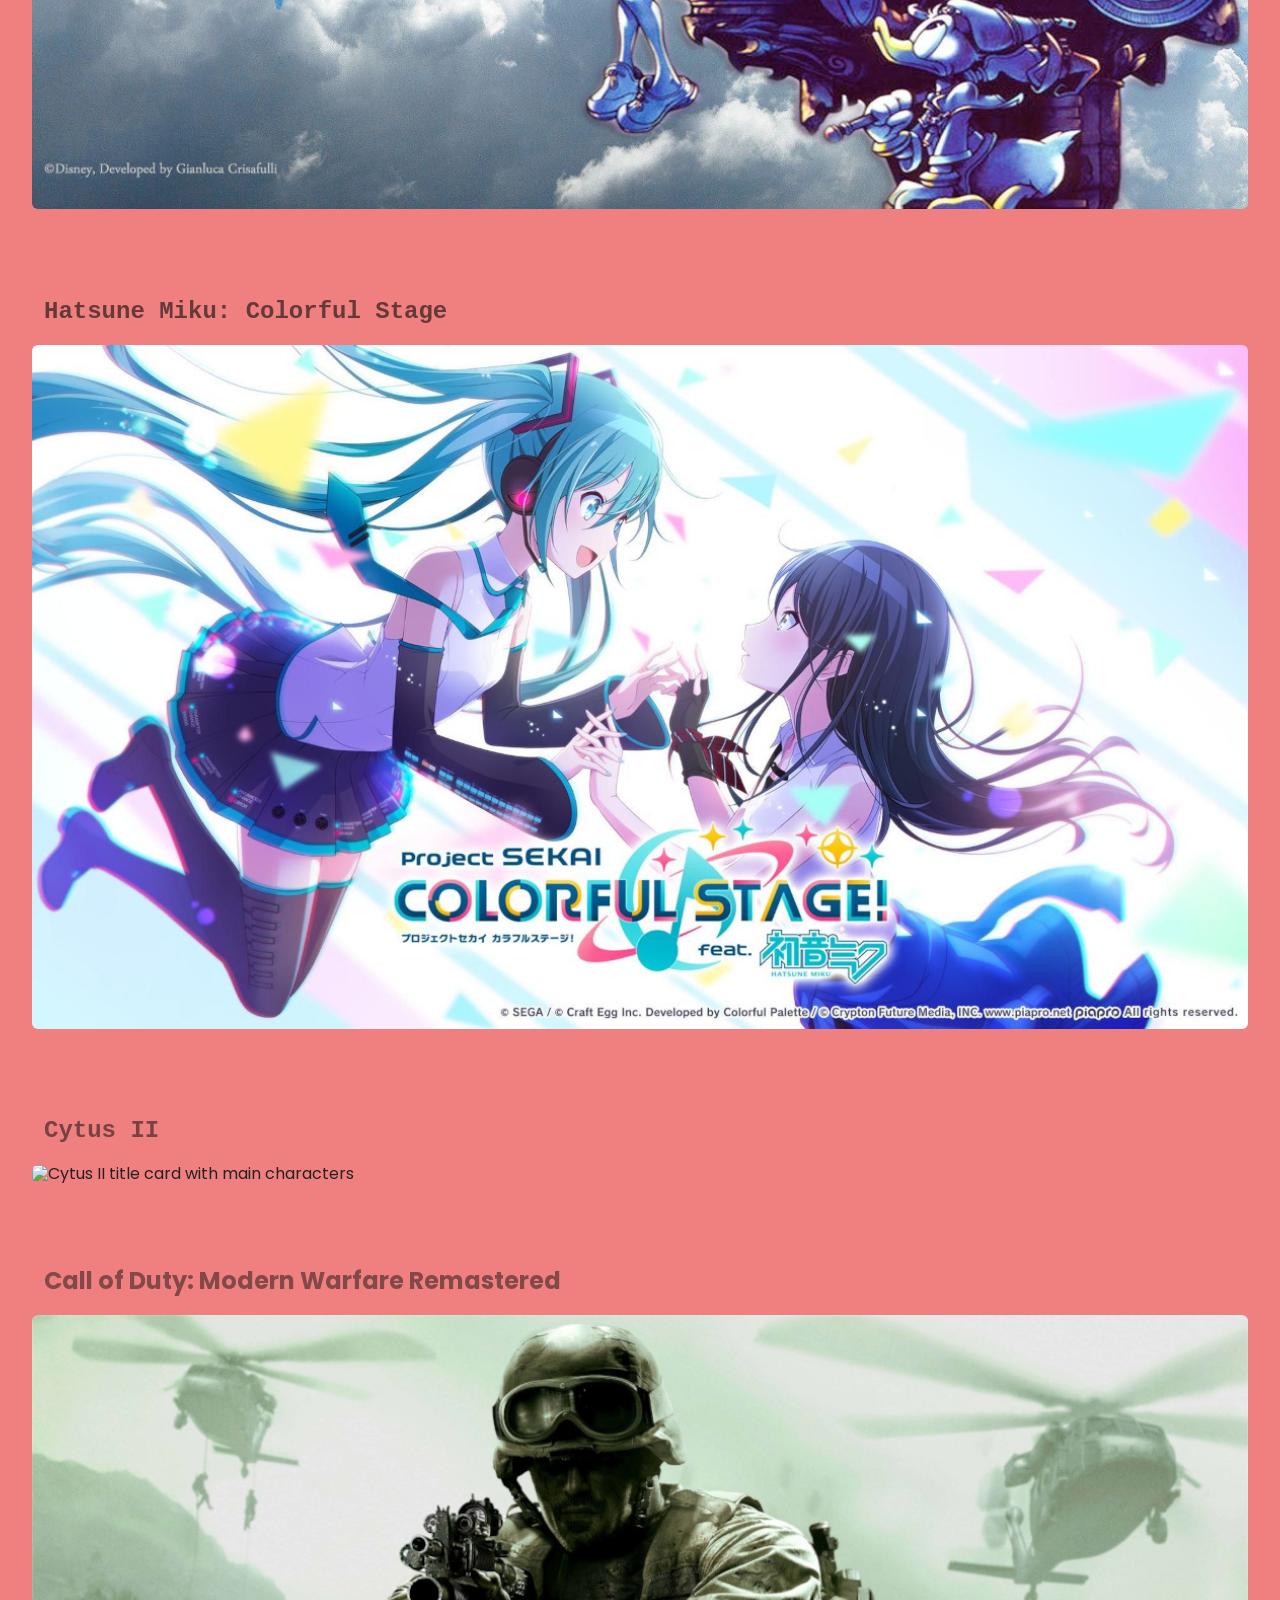
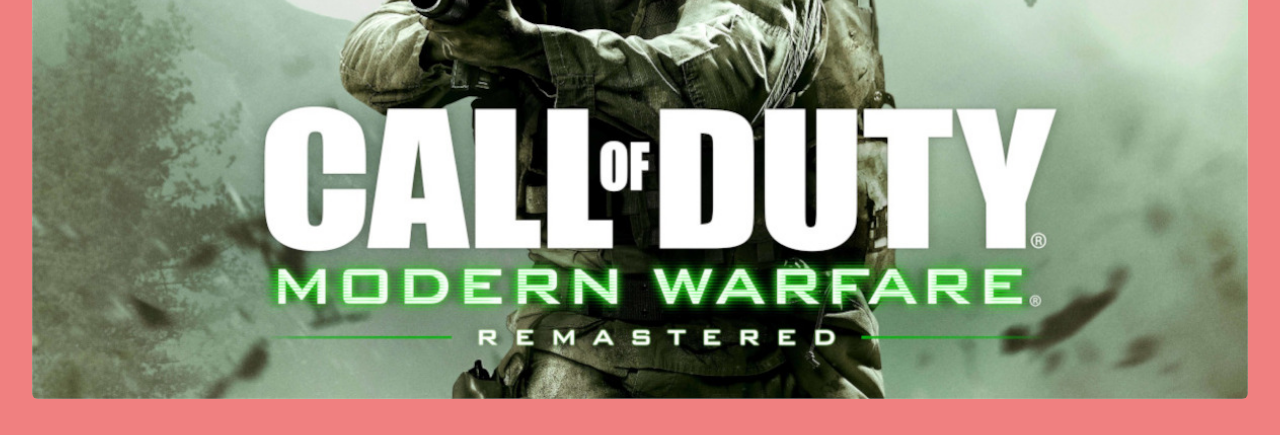
==== commit a4fca990: "Fixed a typo involving normalize.css" ====
--- a/games.html
+++ b/games.html
@@ -4,7 +4,7 @@
 <head>
   <meta charset="utf-8">
   <title>ITMD 361 Project 2</title>
-  <link rel="stylesheet" href="cssReset/normalize.css">
+  <link rel="stylesheet" href="css/normalize.css">
   <link href="https://fonts.googleapis.com/css2?family=Poppins:wght@400;700&display=swap" rel="stylesheet">
   <link rel="stylesheet" href="css/style.css">
 </head>
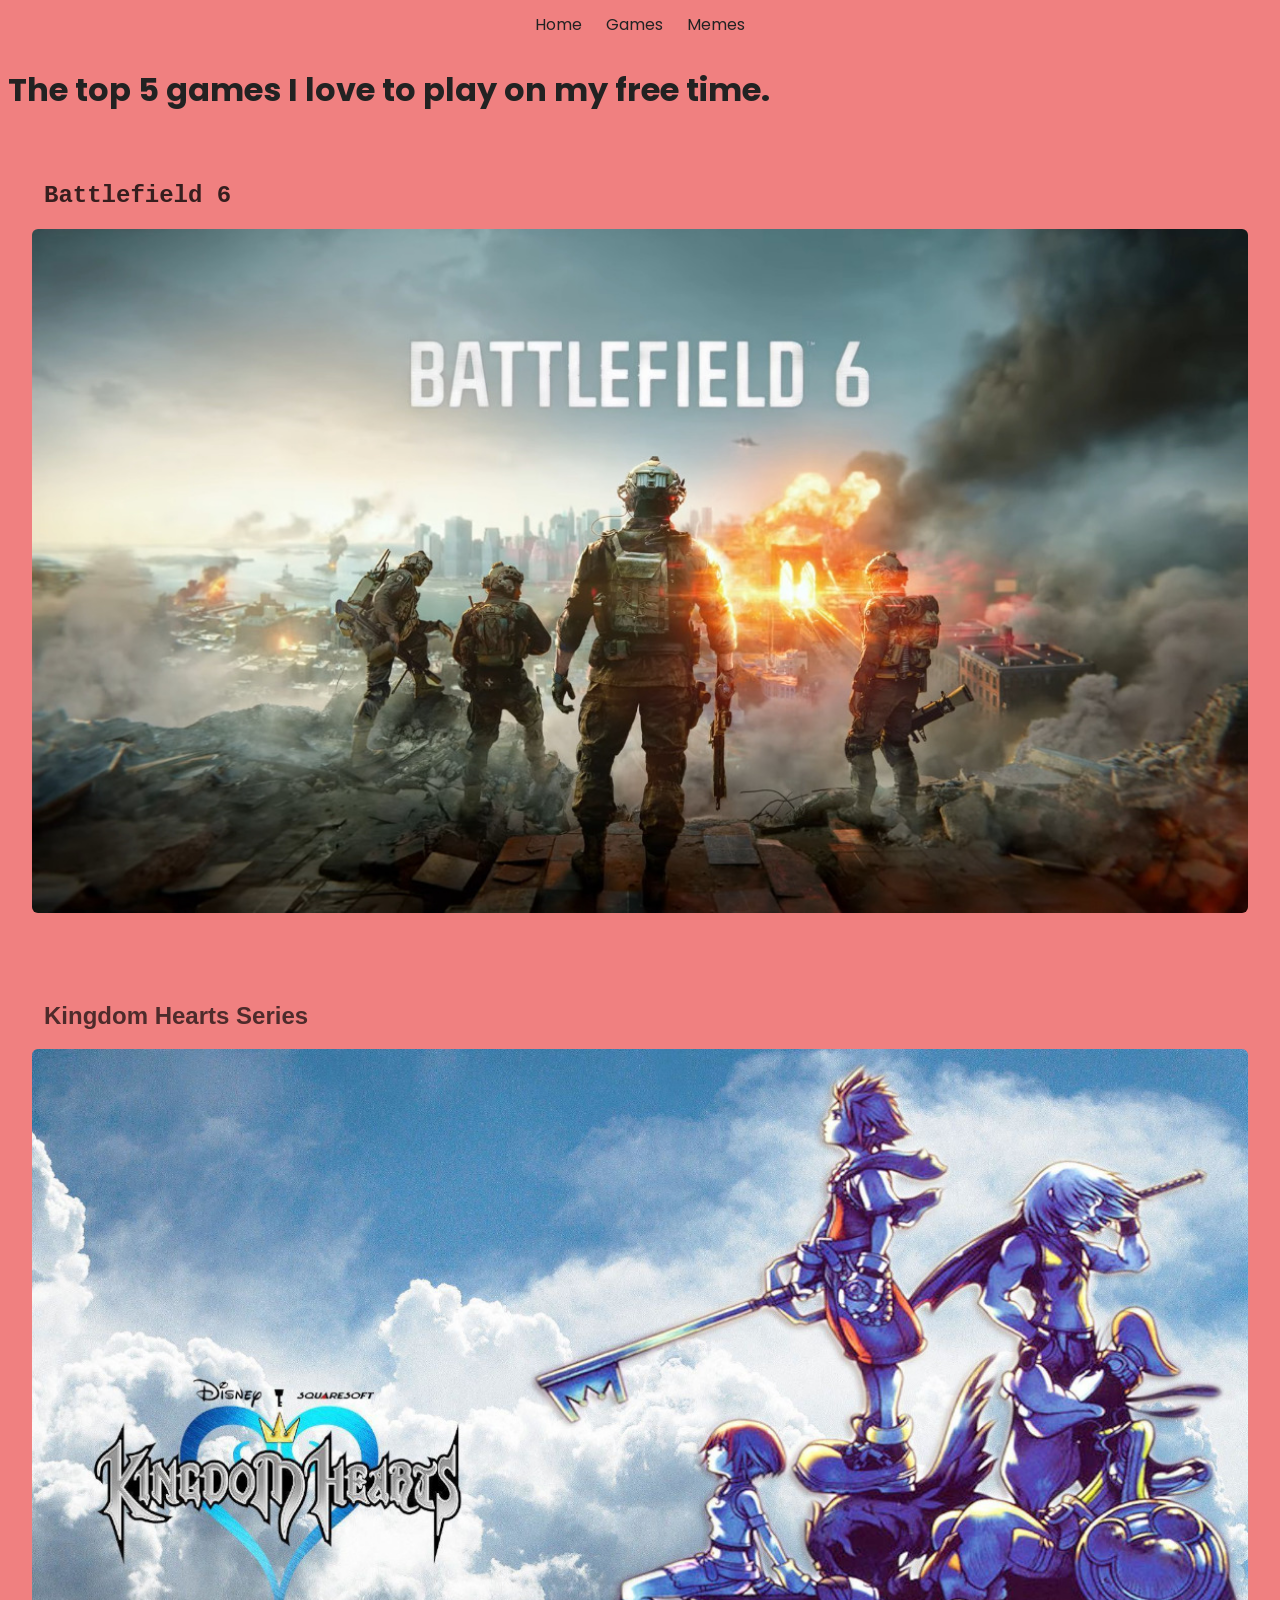
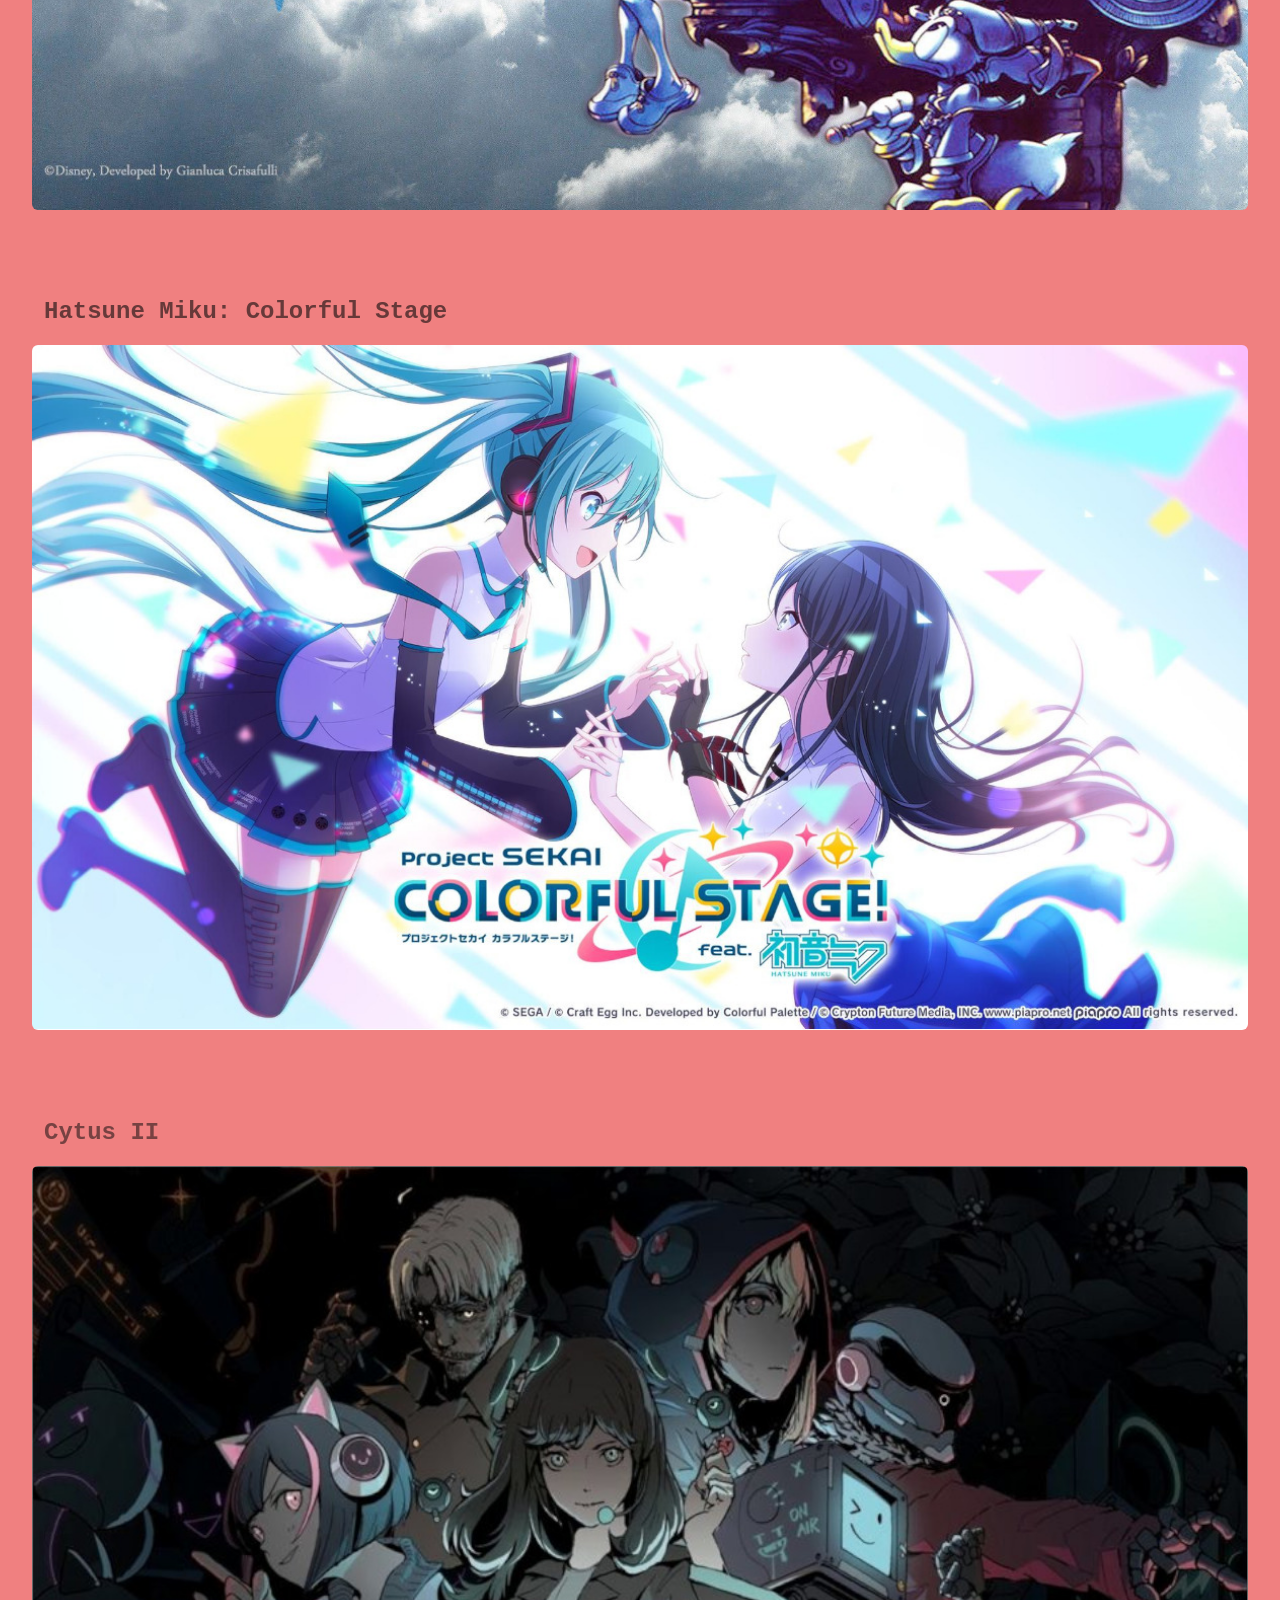
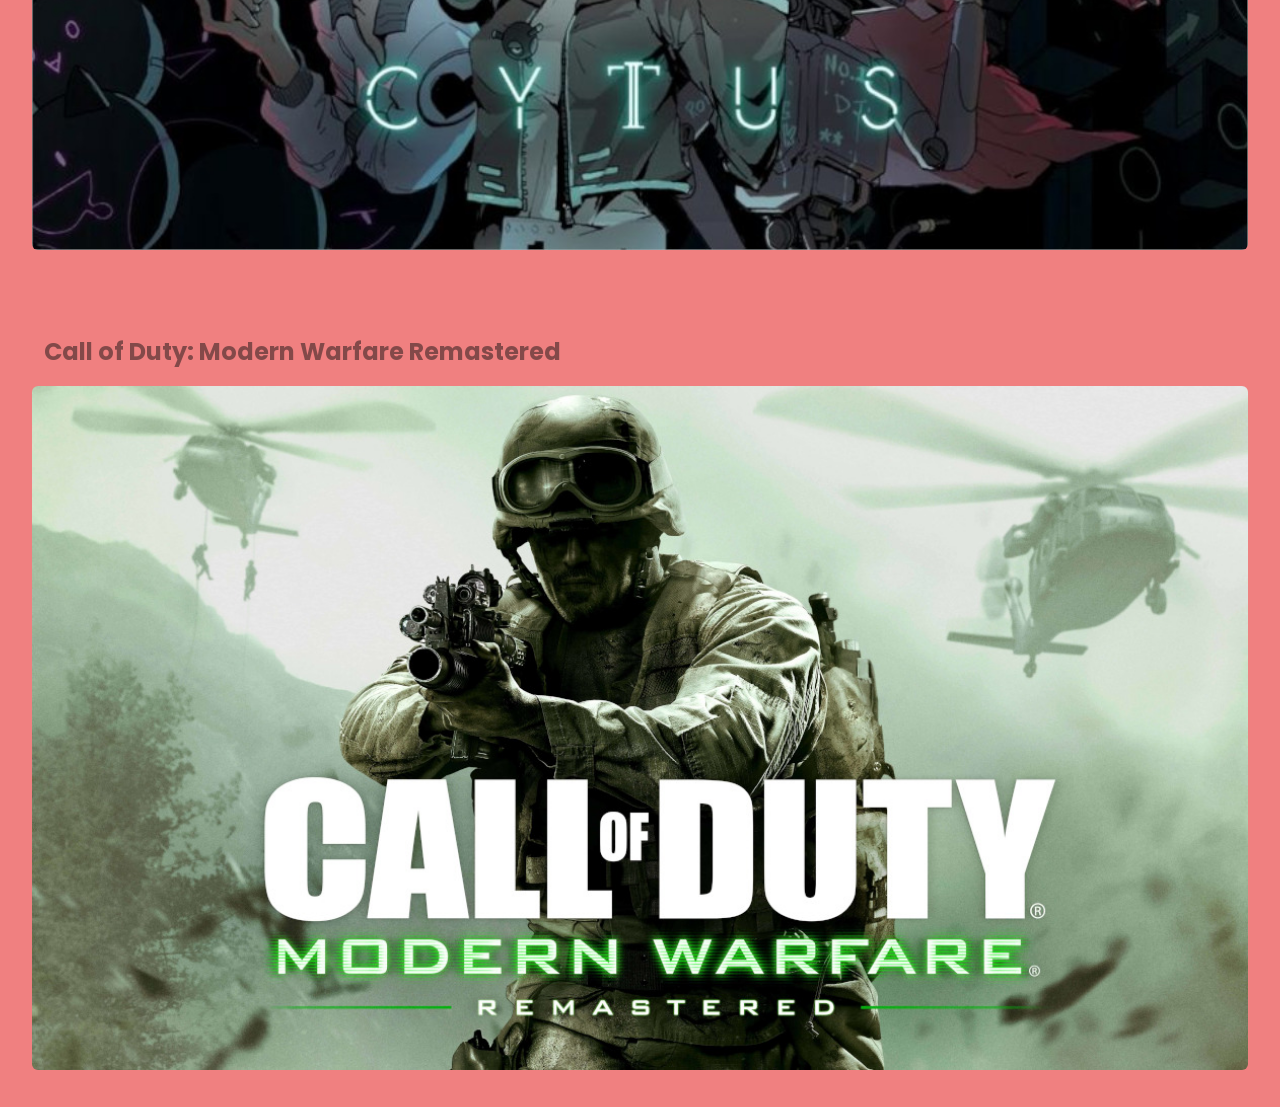
==== commit 3b5bcc16: "Updated file directories" ====
--- a/games.html
+++ b/games.html
@@ -29,19 +29,19 @@
   </section>
   <section>
     <h2 id="kh">Kingdom Hearts Series</h2>
-    <img src="media/kh.jpg" alt="Kingdom Hearts logo with the main cast">
+    <img src="media/kingh.jpg" alt="Kingdom Hearts logo with the main cast">
   </section>
   <section>
     <h2 id="miku">Hatsune Miku: Colorful Stage</h2>
-    <img src="media/miku.jpg" alt="Hatsune Miku: Colorful Stage title card">
+    <img src="media/mike.jpg" alt="Hatsune Miku: Colorful Stage title card">
   </section>
   <section>
     <h2 id="cytus">Cytus II</h2>
-    <img src="media/cytustwo.jpg" alt="Cytus II title card with main characters">
+    <img src="media/cytwo.jpg" alt="Cytus II title card with main characters">
   </section>
   <section>
   <h2 id="cod">Call of Duty: Modern Warfare Remastered</h2>
-    <img src="media/cod.jpg" alt="Call of Duty Modern Warfare Remastered title card">
+    <img src="media/mw.jpg" alt="Call of Duty Modern Warfare Remastered title card">
   </section>
 </body>
 
